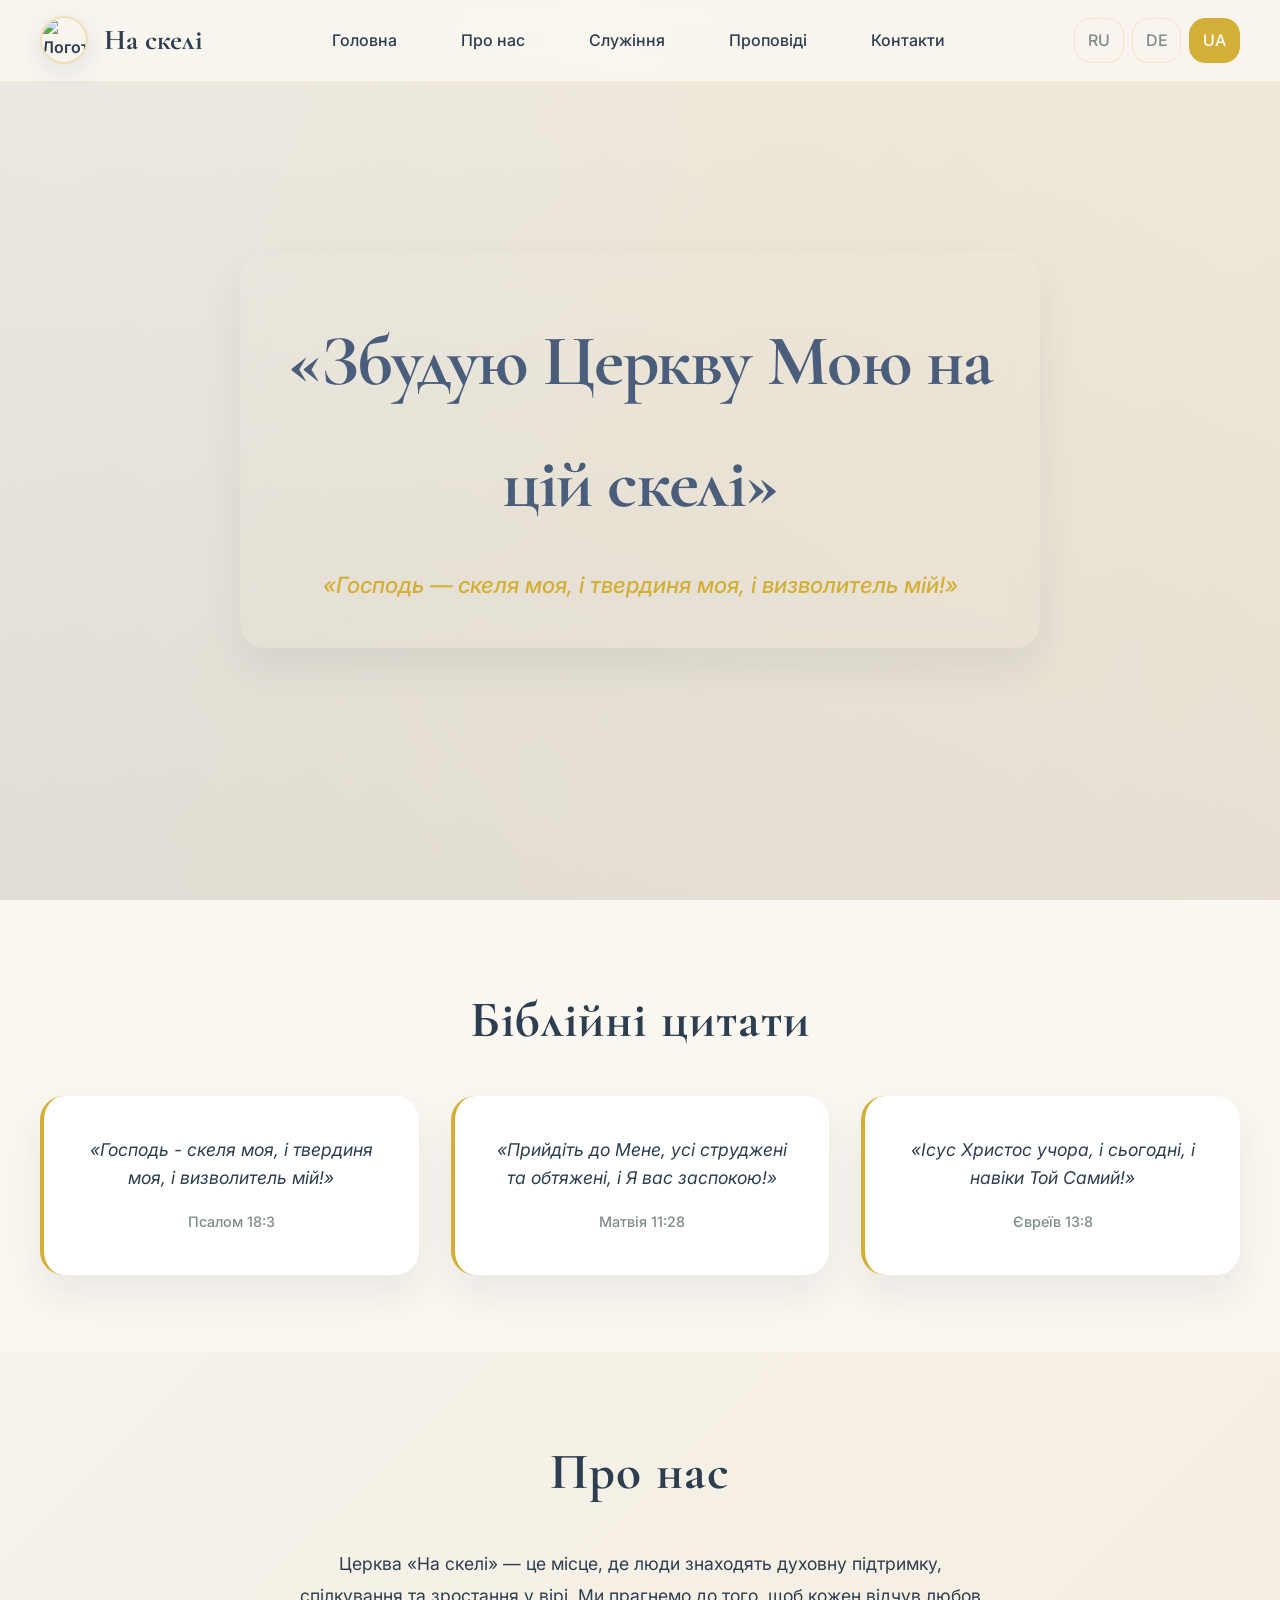
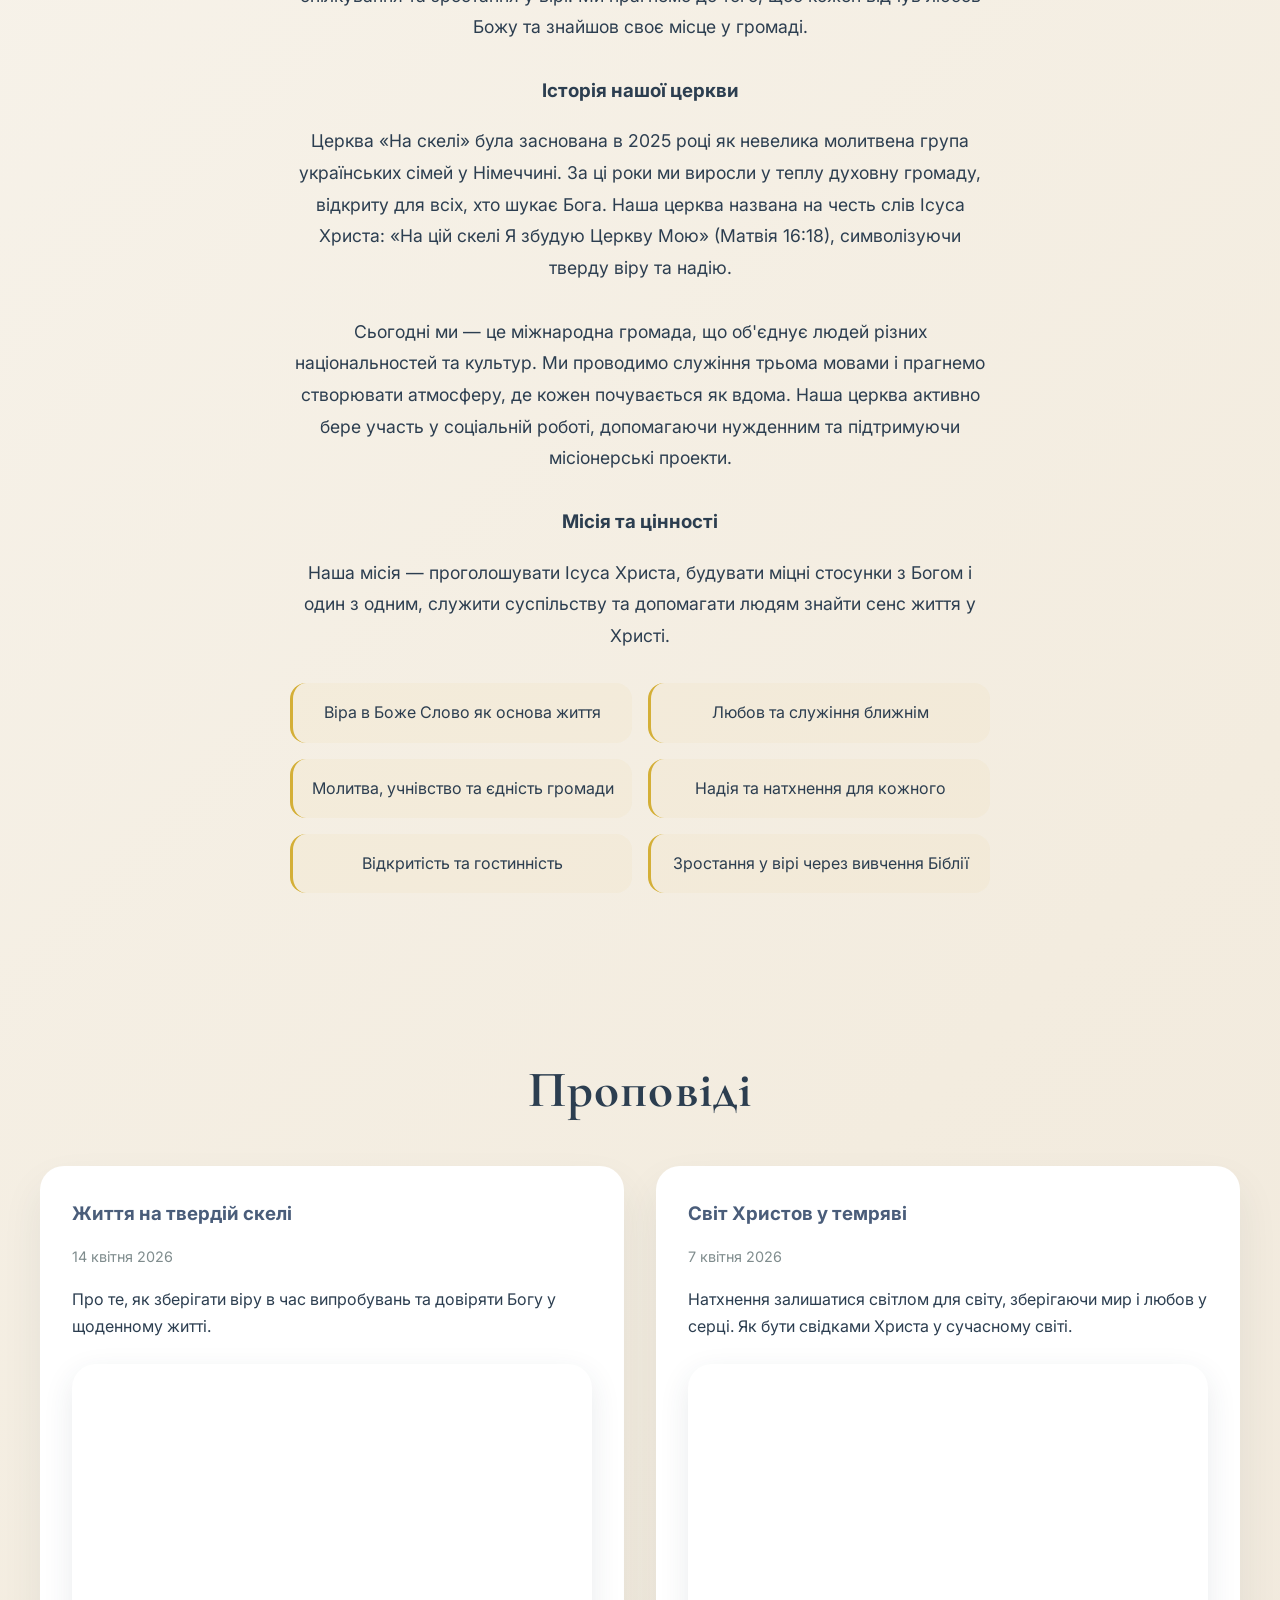
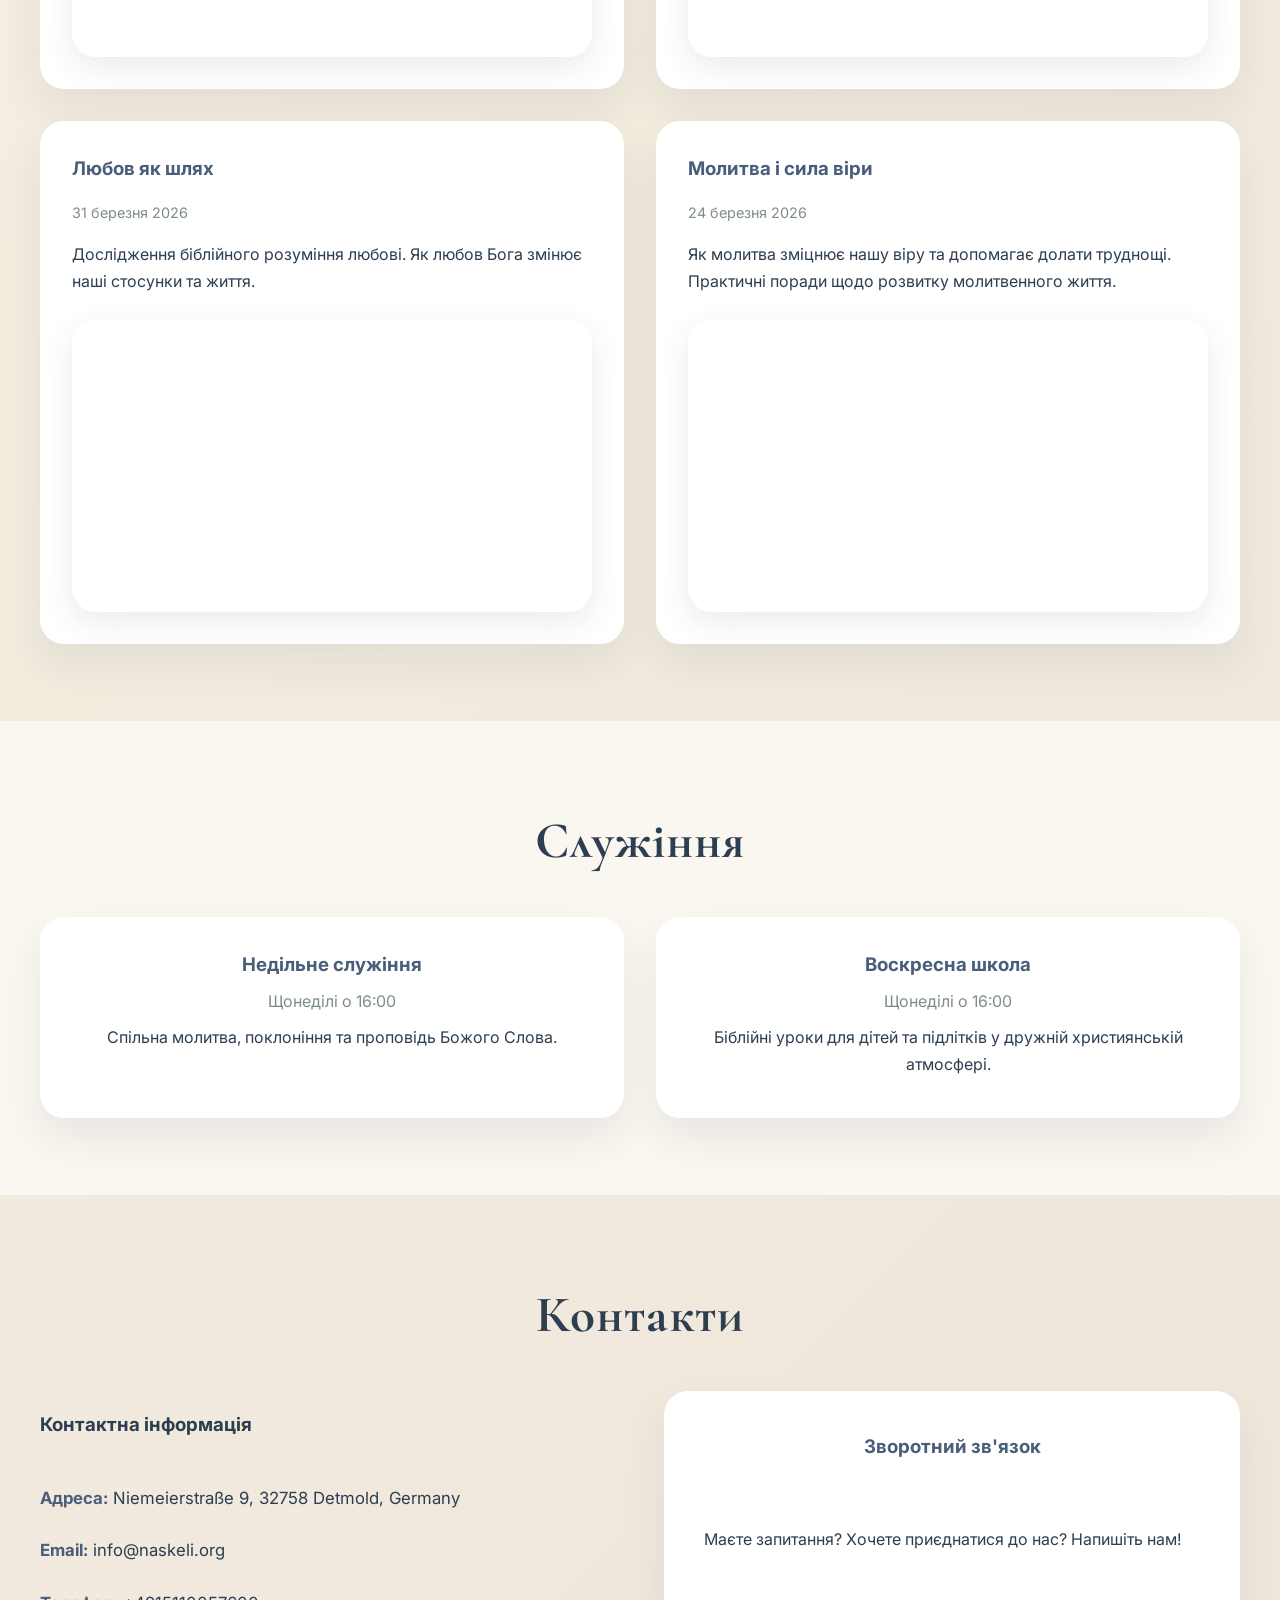
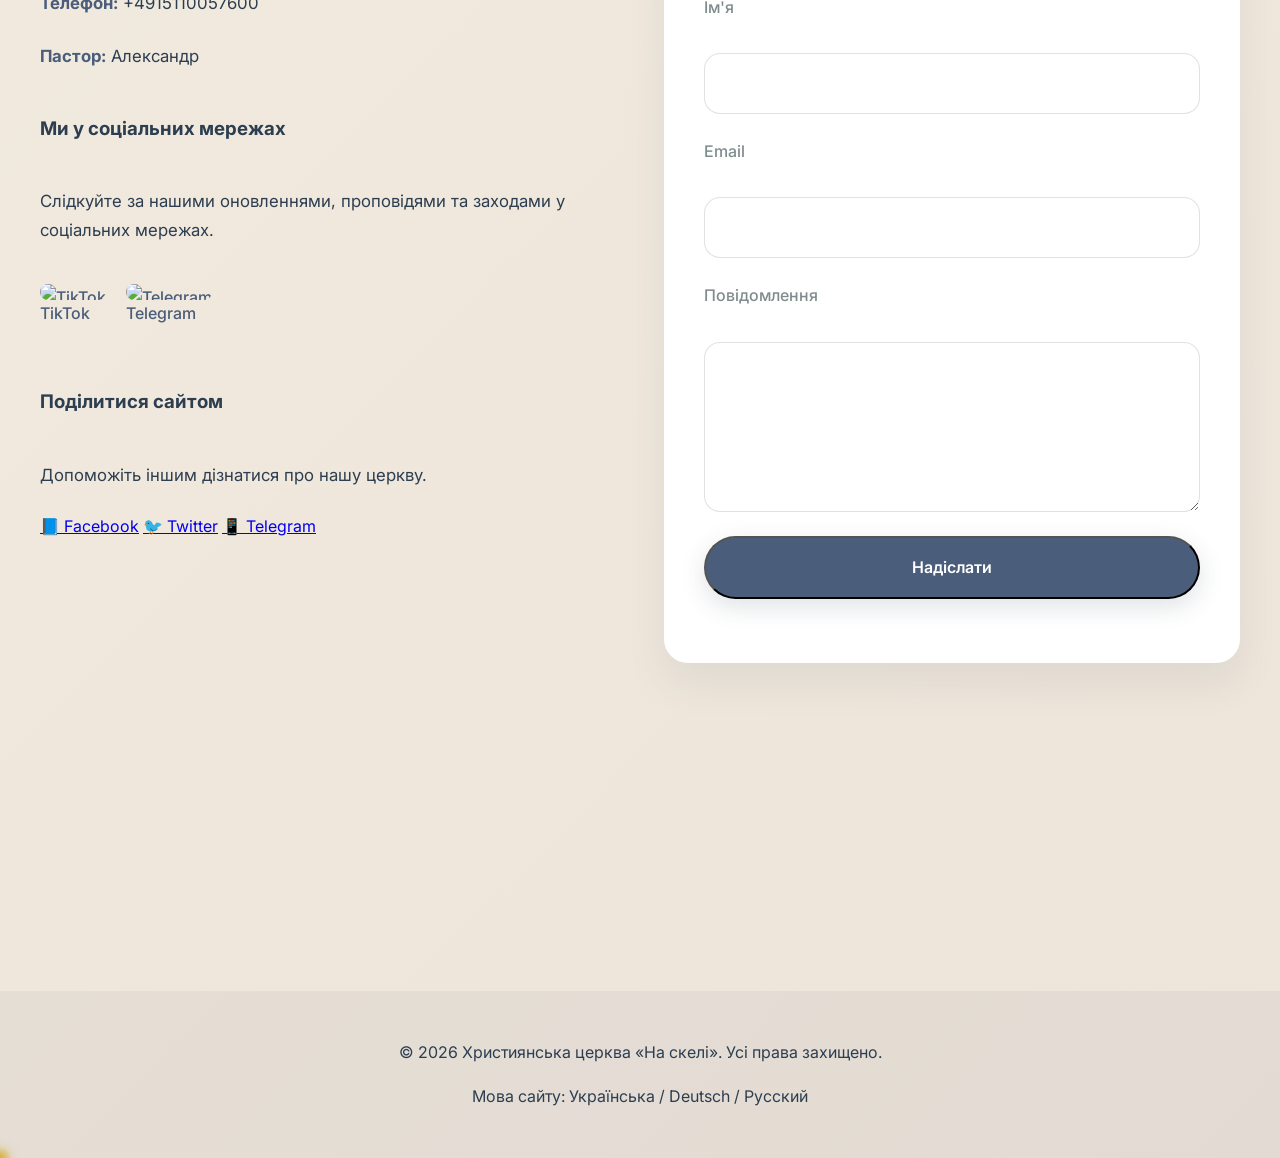
==== index.html @ 8b89bf0d "Add files via upload" ====
<!DOCTYPE html>
<html lang="uk">
  <head>
    <meta charset="UTF-8" />
    <meta name="viewport" content="width=device-width, initial-scale=1.0" />
    <meta
      name="description"
      content="Християнська церква На скелі - місце віри, надії та любові."
    />
    <title data-i18n="pageTitle">На скелі | Християнська церква</title>
    <link rel="preconnect" href="https://fonts.googleapis.com" />
    <link rel="preconnect" href="https://fonts.gstatic.com" crossorigin />
    <link
      href="https://fonts.googleapis.com/css2?family=Cormorant+Garamond:wght@500;700&family=Inter:wght@400;500;600;700&display=swap"
      rel="stylesheet"
    />
    <link rel="stylesheet" href="styles.css" />
  </head>
  <body>
    <header class="site-header" id="top">
      <div class="container nav-wrap">
        <a
          href="#top"
          class="logo"
          aria-label="На скелі - головна"
          data-i18n-aria-label="logoAria"
        >
          <img src="assets/church-logo.png" alt="Логотип На скелі" class="logo-image" />
          <span class="logo-text" data-i18n="logoText">На скелі</span>
        </a>
        <button type="button" class="menu-toggle" aria-expanded="false" aria-controls="main-nav" data-i18n="menu">
          Меню
        </button>
        <nav id="main-nav" class="main-nav">
          <a href="#home" data-i18n="navHome">Главная</a>
          <a href="#about" data-i18n="navAbout">О нас</a>
          <a href="#services" data-i18n="navServices">Служения</a>
          <a href="#sermons" data-i18n="navSermons">Проповеди</a>
          <a href="#contacts" data-i18n="navContacts">Контакты</a>
        </nav>
        <div class="lang-switch">
          <button type="button" class="lang-btn" data-lang="ru">RU</button>
          <button type="button" class="lang-btn" data-lang="de">DE</button>
          <button type="button" class="lang-btn active" data-lang="uk">UA</button>
        </div>
      </div>
    </header>

    <main>
      <section id="home" class="hero section">
        <div class="hero-overlay"></div>
        <div class="jesus-corner" aria-hidden="true">
          <img
            src="https://upload.wikimedia.org/wikipedia/commons/thumb/4/4f/Heinrich_Hofmann_-_Christ_in_Gethsemane.jpg/512px-Heinrich_Hofmann_-_Christ_in_Gethsemane.jpg"
            alt=""
          />
        </div>
        <div class="container hero-content">
          <h1 data-i18n="heroTitle">Церковь На Скеле</h1>
          <p class="hero-quote" data-i18n="heroQuote">«Господь — скала моя, и твердыня моя, и избавитель мой!»</p>
        </div>
      </section>

      <section class="section bible-section">
        <div class="container">
          <h2 class="section-title reveal" data-i18n="quotesTitle">Библейские цитаты</h2>
          <div class="quotes-grid">
            <article class="quote-card reveal">
              <p data-i18n="quote1">«Господь — скала моя, и твердыня моя, и избавитель мой!»</p>
              <span data-i18n="quote1Ref">Псалом 18:3</span>
            </article>
            <article class="quote-card reveal">
              <p data-i18n="quote2">«Придите ко Мне, все труждающиеся и обремененные, и Я успокою вас!»</p>
              <span data-i18n="quote2Ref">Матфея 11:28</span>
            </article>
            <article class="quote-card reveal">
              <p data-i18n="quote3">«Иисус Христос вчера и сегодня и во веки Тот же!»</p>
              <span data-i18n="quote3Ref">Евреям 13:8</span>
            </article>
          </div>
        </div>
      </section>

      <section id="about" class="section about-section">
        <div class="container">
          <h2 class="section-title reveal" data-i18n="aboutTitle">О нас</h2>
          <div class="about-content reveal">
            <p data-i18n="aboutDesc">
              Церковь «На Скеле» — это место, где люди находят духовную поддержку, общение и рост в вере. Мы стремимся к тому, чтобы каждый почувствовал любовь Божью и нашел свое место в общине.
            </p>
            <h3 data-i18n="aboutHistoryTitle">История нашей церкви</h3>
            <p data-i18n="aboutHistoryText">
              Церковь «На Скале» была основана в 2025 году как небольшая молитвенная группа украинских семей в Германии. За эти годы мы выросли в теплую духовную общину, открытую для всех, кто ищет Бога. Наша церковь названа в честь слов Иисуса Христа: «На этой скале Я создам Церковь Мою» (Матфея 16:18), символизируя твердую веру и надежду.
            </p>
            <p data-i18n="aboutCommunityText">
              Сегодня мы — это международная община, объединяющая людей разных национальностей и культур. Мы проводим служения на трех языках и стремимся создавать атмосферу, где каждый чувствует себя дома. Наша церковь активно участвует в социальной работе, помогая нуждающимся и поддерживая миссионерские проекты.
            </p>
            <h3 data-i18n="aboutMissionTitle">Миссия и ценности</h3>
            <p data-i18n="aboutMissionText">
              Наша миссия — провозглашать Иисуса Христа, строить крепкие отношения с Богом и друг с другом, служить обществу и помогать людям найти смысл жизни во Христе.
            </p>
            <ul class="values-list">
              <li data-i18n="value1">Вера в Божье Слово как основу жизни</li>
              <li data-i18n="value2">Любовь и служение ближним</li>
              <li data-i18n="value3">Молитва, общение и единство общины</li>
              <li data-i18n="value4">Надежда и вдохновение для каждого</li>
              <li data-i18n="value5">Открытость и гостеприимство</li>
              <li data-i18n="value6">Рост в вере через изучение Библии</li>
            </ul>
          </div>
        </div>
      </section>

      <section id="sermons" class="section sermons-section">
        <div class="container">
          <h2 class="section-title reveal" data-i18n="sermonsTitle">Проповеди</h2>
          <div class="sermons-grid">
            <article class="sermon-card reveal">
              <h3 data-i18n="sermon1Title">Жизнь на твердой скале</h3>
              <p class="meta" data-i18n="sermon1Meta">14 апреля 2026</p>
              <p data-i18n="sermon1Desc">О том, как сохранять веру в испытаниях и доверять Богу в повседневной жизни. Учимся строить жизнь на непоколебимом фундаменте.</p>
              <div class="video-wrap">
                <iframe
                  src="https://www.youtube.com/embed/8M6NfMSE8xQ"
                  title="Проповедь: Жизнь на твердой скале"
                  data-i18n-title="sermon1VideoTitle"
                  loading="lazy"
                  allowfullscreen
                ></iframe>
              </div>
            </article>
            <article class="sermon-card reveal">
              <h3 data-i18n="sermon2Title">Свет Христов во тьме</h3>
              <p class="meta" data-i18n="sermon2Meta">7 апреля 2026</p>
              <p data-i18n="sermon2Desc">Вдохновение оставаться светом для мира, сохраняя мир и любовь в сердце. Как быть свидетелями Христа в современном мире.</p>
              <div class="video-wrap">
                <iframe
                  src="https://www.youtube.com/embed/N5xL5P6oN7I"
                  title="Проповедь: Свет Христов во тьме"
                  data-i18n-title="sermon2VideoTitle"
                  loading="lazy"
                  allowfullscreen
                ></iframe>
              </div>
            </article>
            <article class="sermon-card reveal">
              <h3 data-i18n="sermon3Title">Любовь как путь</h3>
              <p class="meta" data-i18n="sermon3Meta">31 марта 2026</p>
              <p data-i18n="sermon3Desc">Исследование библейского понимания любви. Как любовь Бога меняет наши отношения и жизнь.</p>
              <div class="video-wrap">
                <iframe
                  src="https://www.youtube.com/embed/dQw4w9WgXcQ"
                  title="Проповедь: Любовь как путь"
                  data-i18n-title="sermon3VideoTitle"
                  loading="lazy"
                  allowfullscreen
                ></iframe>
              </div>
            </article>
            <article class="sermon-card reveal">
              <h3 data-i18n="sermon4Title">Молитва и сила веры</h3>
              <p class="meta" data-i18n="sermon4Meta">24 марта 2026</p>
              <p data-i18n="sermon4Desc">Как молитва укрепляет нашу веру и помогает преодолевать трудности. Практические советы по развитию молитвенной жизни.</p>
              <div class="video-wrap">
                <iframe
                  src="https://www.youtube.com/embed/jNQXAC9IVRw"
                  title="Проповедь: Молитва и сила веры"
                  data-i18n-title="sermon4VideoTitle"
                  loading="lazy"
                  allowfullscreen
                ></iframe>
              </div>
            </article>
          </div>
        </div>
      </section>

      <section id="services" class="section services-section">
        <div class="container">
          <h2 class="section-title reveal" data-i18n="servicesTitle">Служения</h2>
          <div class="services-grid">
            <article class="service-card reveal">
              <h3 data-i18n="service1Title">Воскресное богослужение</h3>
              <p data-i18n="service1Time">Каждое воскресенье в 16:00</p>
              <p data-i18n="service1Desc">Общая молитва, поклонение и проповедь Божьего Слова. Присоединяйтесь к нам для вдохновляющего служения с живой музыкой и общением.</p>
            </article>
            <article class="service-card reveal">
              <h3 data-i18n="service2Title">Воскресная школа</h3>
              <p data-i18n="service2Time">Каждое воскресенье в 16:00</p>
              <p data-i18n="service2Desc">Библейские уроки для детей и подростков в дружелюбной христианской атмосфере. Развиваем веру через игры, песни и изучение Писания.</p>
            </article>
          </div>
        </div>
      </section>



      <section id="contacts" class="section contacts-section">
        <div class="container">
          <h2 class="section-title reveal" data-i18n="contactsTitle">Контакти</h2>
          <div class="contacts-grid">
            <div class="contact-info reveal">
              <h3 data-i18n="contactInfoTitle">Контактная информация</h3>
              <p><strong data-i18n="addressLabel">Адрес:</strong> Niemeierstraße 9, 32758 Detmold, Germany</p>
              <p><strong data-i18n="emailLabel">Email:</strong> info@naskeli.org</p>
              <p><strong data-i18n="phoneLabel">Телефон:</strong> +4915110057600</p>
              <p><strong data-i18n="pastorLabel">Пастор:</strong> Александр</p>

              <h3 data-i18n="socialTitle">Мы в социальных сетях</h3>
              <p data-i18n="socialDesc">Следите за нашими обновлениями, проповедями и мероприятиями в социальных сетях.</p>
              <div class="social-links">
                <a href="https://www.tiktok.com/@alexander_karbunar" aria-label="TikTok"><img src="https://sf-static.tiktokcdn.com/obj/eden-sg/uhtyvueh7nulogpoguhm/tiktok-icon2.png" alt="TikTok" style="height: 1em; vertical-align: middle; margin-right: 4px;"> TikTok</a>
                <a href="https://t.me/karbunar" aria-label="Telegram"><img src="https://store-images.s-microsoft.com/image/apps.55245.13537716651231321.3067a421-6c2f-48a9-b77c-1e38e19146e6.10e2aa49-52ca-4e79-9a61-b6422978afb9" alt="Telegram" style="height: 1em; vertical-align: middle; margin-right: 4px;"> Telegram</a>
              </div>

              <h3 data-i18n="shareTitle">Поделиться сайтом</h3>
              <p data-i18n="shareDesc">Помогите другим узнать о нашей церкви.</p>
              <div class="share-links">
                <a href="#" onclick="shareOnFacebook()" aria-label="Поделиться в Facebook">📘 Facebook</a>
                <a href="#" onclick="shareOnTwitter()" aria-label="Поделиться в Twitter">🐦 Twitter</a>
                <a href="#" onclick="shareOnTelegram()" aria-label="Поделиться в Telegram">📱 Telegram</a>
              </div>

              <div class="map-wrap">
                <iframe
                  src="https://www.google.com/maps?q=Niemeierstra%C3%9Fe+9,+32758+Detmold&output=embed"
                  title="Карта розташування церкви"
                  data-i18n-title="mapTitle"
                  loading="lazy"
                ></iframe>
              </div>
            </div>

            <form class="contact-form reveal" id="contactForm">
              <h3 data-i18n="contactFormTitle">Зворотний зв'язок</h3>
              <p data-i18n="contactFormDesc">Есть вопросы? Хотите присоединиться к нам? Напишите нам!</p>
              <label for="name" data-i18n="nameLabel">Ім'я</label>
              <input id="name" name="name" type="text" required />
              <label for="email" data-i18n="emailInputLabel">Email</label>
              <input id="email" name="email" type="email" required />
              <label for="message" data-i18n="messageLabel">Повідомлення</label>
              <textarea id="message" name="message" rows="5" required></textarea>
              <button type="submit" class="btn btn-primary" data-i18n="sendBtn">Надіслати</button>
              <p class="form-note" id="contactNote" aria-live="polite"></p>
            </form>
          </div>
        </div>
      </section>
    </main>

    <footer class="site-footer">
      <div class="container footer-wrap">
        <p data-i18n="footerCopy">© 2026 Християнська церква «На скелі». Усі права захищено.</p>
        <p class="locale-note" data-i18n="footerLocale">Мова сайту: Українська / Deutsch / Русский</p>
      </div>
    </footer>

    <script src="script.js"></script>
    <div id="cursor"></div>
  </body>
</html>
---- styles.css ----
:root {
  --bg: #f9f6f0;
  --surface: #ffffff;
  --surface-soft: #faf6f0;
  --beige: #f3ecdf;
  --gold: #d4af37;
  --accent: #4a5d7a;
  --text: #2c3e50;
  --muted: #7f8c8d;
  --shadow: 0 20px 40px rgba(44, 62, 80, 0.08);
  --radius: 24px;
  --radius-sm: 16px;
}

*,
*::before,
*::after {
  box-sizing: border-box;
}

html {
  scroll-behavior: smooth;
}

body {
  margin: 0;
  min-height: 100vh;
  font-family: "Inter", sans-serif;
  color: var(--text);
  background: linear-gradient(135deg, #f9f6f0 0%, #f3ecdf 50%, #ede4da 100%);
  line-height: 1.7;
  cursor: none;
}

img,
iframe {
  max-width: 100%;
  display: block;
  border-radius: var(--radius);
}

button,
input,
select,
textarea {
  font: inherit;
}

.container {
  width: min(1200px, 94%);
  margin: 0 auto;
}

.section {
  padding: clamp(4rem, 6vw, 7rem) 0;
}

.section-title {
  margin: 0 0 2rem;
  font-size: clamp(2.2rem, 4.5vw, 3.2rem);
  font-family: "Cormorant Garamond", serif;
  text-align: center;
  letter-spacing: 0.02em;
}

.site-header {
  position: fixed;
  top: 0;
  left: 0;
  right: 0;
  z-index: 1000;
  background: rgba(249, 246, 240, 0.95);
  backdrop-filter: blur(16px);
  border-bottom: 1px solid rgba(212, 175, 55, 0.15);
  padding: 1rem 0;
}

.nav-wrap {
  display: flex;
  align-items: center;
  justify-content: space-between;
  gap: 2rem;
}

.logo {
  display: flex;
  align-items: center;
  gap: 1rem;
  text-decoration: none;
  color: var(--text);
  font-weight: 600;
}

.logo img {
  width: 48px;
  height: 48px;
  border-radius: 50%;
  border: 2px solid rgba(212, 175, 55, 0.3);
  box-shadow: 0 8px 24px rgba(44, 62, 80, 0.1);
}

.logo-text {
  font-family: "Cormorant Garamond", serif;
  font-size: 1.8rem;
  font-weight: 700;
}

.main-nav {
  display: flex;
  align-items: center;
  gap: 2rem;
}

.main-nav a {
  color: var(--text);
  text-decoration: none;
  font-weight: 500;
  padding: 0.6rem 1rem;
  border-radius: var(--radius-sm);
  transition: all 0.3s ease;
  position: relative;
}

.main-nav a:hover,
.main-nav a:focus-visible {
  background: rgba(212, 175, 55, 0.1);
  color: var(--accent);
  transform: translateY(-2px);
}

.lang-switch {
  display: flex;
  gap: 0.5rem;
}

.lang-btn {
  padding: 0.5rem 0.8rem;
  border: 1px solid rgba(212, 175, 55, 0.2);
  background: transparent;
  color: var(--muted);
  border-radius: var(--radius-sm);
  cursor: pointer;
  transition: all 0.3s ease;
  font-weight: 500;
}

.lang-btn.active,
.lang-btn:hover {
  background: var(--gold);
  color: white;
  border-color: var(--gold);
}

.menu-toggle {
  display: none;
  border: 1px solid var(--gold);
  color: var(--text);
  background: var(--surface);
  padding: 0.8rem 1.2rem;
  border-radius: var(--radius-sm);
  cursor: pointer;
  font-weight: 500;
}

.hero {
  position: relative;
  min-height: 100vh;
  display: flex;
  align-items: center;
  background: linear-gradient(135deg, rgba(249, 246, 240, 0.9) 0%, rgba(243, 236, 223, 0.8) 50%, rgba(237, 228, 218, 0.7) 100%),
    url("https://images.unsplash.com/photo-1506905925346-21bda4d32df4?auto=format&fit=crop&w=2000&q=80") center/cover no-repeat;
  background-attachment: fixed;
}

.hero::before {
  content: '';
  position: absolute;
  top: 0;
  left: 0;
  right: 0;
  bottom: 0;
  background: linear-gradient(45deg, rgba(44, 62, 80, 0.1) 0%, rgba(212, 175, 55, 0.05) 100%);
}

.hero-content {
  position: relative;
  z-index: 1;
  max-width: 800px;
  text-align: center;
  padding: 3rem 2rem;
  background: transparent;
  border-radius: var(--radius);
  box-shadow: var(--shadow);
  backdrop-filter: blur(10px);
}

.hero-content h1 {
  margin: 0 0 1.5rem;
  font-size: clamp(3rem, 6vw, 4.5rem);
  font-family: "Cormorant Garamond", serif;
  letter-spacing: -0.02em;
  color: var(--accent);
}

.hero-quote {
  font-size: 1.4rem;
  font-style: italic;
  color: var(--gold);
  margin: 0;
  font-weight: 500;
  line-height: 1.4;
}

.hero-actions {
  display: flex;
  justify-content: center;
  gap: 1rem;
}

.btn {
  display: inline-flex;
  align-items: center;
  justify-content: center;
  padding: 1rem 2rem;
  border-radius: 50px;
  font-weight: 600;
  text-decoration: none;
  cursor: pointer;
  transition: all 0.3s ease;
  box-shadow: 0 8px 25px rgba(44, 62, 80, 0.15);
}

.btn:hover {
  transform: translateY(-3px);
  box-shadow: 0 12px 35px rgba(44, 62, 80, 0.2);
}

.btn-primary {
  background: var(--accent);
  color: white;
}

.btn-secondary {
  background: rgba(212, 175, 55, 0.1);
  color: var(--text);
  border: 1px solid rgba(212, 175, 55, 0.3);
}

.bible-section {
  background: var(--surface-soft);
}

.quotes-grid {
  display: grid;
  grid-template-columns: repeat(auto-fit, minmax(280px, 1fr));
  gap: 2rem;
}

.quote-card {
  padding: 2.5rem;
  background: white;
  border-radius: var(--radius);
  box-shadow: var(--shadow);
  text-align: center;
  border-left: 4px solid var(--gold);
}

.quote-card p {
  margin: 0 0 1rem;
  font-size: 1.1rem;
  line-height: 1.6;
  font-style: italic;
}

.quote-card span {
  color: var(--muted);
  font-size: 0.9rem;
  font-weight: 500;
}

.about-content {
  max-width: 700px;
  margin: 0 auto;
  text-align: center;
}

.about-content p {
  margin: 0 0 2rem;
  font-size: 1.1rem;
  line-height: 1.8;
}

.values-list {
  list-style: none;
  padding: 0;
  margin: 2rem 0 0;
  display: grid;
  grid-template-columns: repeat(auto-fit, minmax(250px, 1fr));
  gap: 1rem;
}

.values-list li {
  padding: 1rem;
  background: rgba(212, 175, 55, 0.05);
  border-radius: var(--radius-sm);
  border-left: 3px solid var(--gold);
}

.services-section {
  background: var(--surface-soft);
}

.services-grid {
  display: grid;
  grid-template-columns: repeat(auto-fit, minmax(300px, 1fr));
  gap: 2rem;
}

.service-card {
  padding: 2rem;
  background: white;
  border-radius: var(--radius);
  box-shadow: var(--shadow);
  text-align: center;
}

.service-card h3 {
  margin: 0 0 0.5rem;
  color: var(--accent);
}

.service-card p {
  margin: 0.5rem 0;
  color: var(--muted);
}

.service-card p:last-child {
  color: var(--text);
}

.sermons-grid {
  display: grid;
  grid-template-columns: repeat(auto-fit, minmax(400px, 1fr));
  gap: 2rem;
}

.sermon-card {
  padding: 2rem;
  background: white;
  border-radius: var(--radius);
  box-shadow: var(--shadow);
}

.sermon-card h3 {
  margin: 0 0 0.5rem;
  color: var(--accent);
}

.sermon-card .meta {
  color: var(--muted);
  font-size: 0.9rem;
  margin-bottom: 1rem;
}

.sermon-card p {
  margin: 1rem 0;
  line-height: 1.7;
}

.video-wrap {
  margin-top: 1.5rem;
  border-radius: var(--radius);
  overflow: hidden;
  box-shadow: 0 10px 30px rgba(44, 62, 80, 0.1);
}

.video-wrap iframe {
  width: 100%;
  aspect-ratio: 16 / 9;
  border: 0;
}

.contacts-grid {
  display: grid;
  grid-template-columns: 1fr 1fr;
  gap: 3rem;
  align-items: start;
}

.contact-info {
  display: flex;
  flex-direction: column;
  gap: 1.5rem;
}

.contact-info p {
  margin: 0;
  font-size: 1.05rem;
}

.contact-info strong {
  color: var(--accent);
}

.map-wrap iframe {
  min-height: 350px;
  width: 100%;
  border: 0;
  border-radius: var(--radius);
}

.contact-form {
  display: grid;
  gap: 1.5rem;
  background: white;
  padding: 2.5rem;
  border-radius: var(--radius);
  box-shadow: var(--shadow);
}

.contact-form h3 {
  margin: 0 0 1.5rem;
  text-align: center;
  color: var(--accent);
}

label {
  display: block;
  margin-bottom: 0.5rem;
  color: var(--muted);
  font-weight: 500;
}

input,
textarea,
select {
  width: 100%;
  padding: 1rem;
  border: 1px solid rgba(44, 62, 80, 0.15);
  border-radius: var(--radius-sm);
  background: white;
  color: var(--text);
  transition: border-color 0.3s ease, box-shadow 0.3s ease;
}

input:focus,
textarea:focus,
select:focus {
  outline: none;
  border-color: var(--gold);
  box-shadow: 0 0 0 3px rgba(212, 175, 55, 0.1);
}

textarea {
  min-height: 120px;
  resize: vertical;
}

.form-note {
  margin: 0;
  color: var(--accent);
  font-size: 0.95rem;
  text-align: center;
}

.site-footer {
  padding: 2rem 0;
  background: rgba(44, 62, 80, 0.05);
  text-align: center;
}

.social-links {
  display: flex;
  gap: 1rem;
  margin: 1rem 0;
}

.social-links a {
  color: var(--accent);
  text-decoration: none;
  font-weight: 500;
  transition: color 0.3s ease;
}

.social-links a:hover {
  color: var(--gold);
}

.reveal {
  opacity: 1;
  transform: translateY(0);
  transition: opacity 0.8s ease, transform 0.8s ease;
}

.reveal.in-view {
  opacity: 1;
  transform: translateY(0);
}

@keyframes fadeInUp {
  from {
    opacity: 0;
    transform: translateY(30px);
  }
  to {
    opacity: 1;
    transform: translateY(0);
  }
}

@media (max-width: 1024px) {
  .quotes-grid,
  .services-grid,
  .sermons-grid {
    grid-template-columns: 1fr;
  }

  .contacts-grid {
    grid-template-columns: 1fr;
    gap: 2rem;
  }
}

@media (max-width: 768px) {
  .nav-wrap {
    flex-wrap: wrap;
    justify-content: space-between;
  }

  .main-nav {
    position: absolute;
    top: 100%;
    right: 0;
    left: 0;
    background: rgba(249, 246, 240, 0.98);
    flex-direction: column;
    gap: 0;
    padding: 1rem;
    border-bottom-left-radius: var(--radius);
    border-bottom-right-radius: var(--radius);
    transform: scaleY(0);
    transform-origin: top;
    transition: transform 0.3s ease;
    box-shadow: 0 20px 40px rgba(44, 62, 80, 0.08);
  }

  .main-nav.active {
    transform: scaleY(1);
  }

  .main-nav a {
    display: block;
    padding: 1rem;
    text-align: center;
  }

  .lang-switch {
    width: 100%;
    justify-content: center;
    margin-top: 1rem;
  }

  .menu-toggle {
    display: block;
  }

  .hero {
    min-height: 90vh;
    background-attachment: scroll;
  }

  .hero-content {
    padding: 3rem 1.5rem;
  }

  .hero-content h1 {
    font-size: clamp(2.5rem, 8vw, 3.5rem);
  }

  .values-list {
    grid-template-columns: 1fr;
  }

  .contact-form {
    padding: 2rem;
  }
}

/* Custom Cursor */
#cursor {
  position: fixed;
  width: 20px;
  height: 20px;
  border-radius: 50%;
  background: radial-gradient(circle, var(--gold) 0%, rgba(212, 175, 55, 0.3) 70%);
  pointer-events: none;
  z-index: 9999;
  transform: translate(-50%, -50%);
  transition: width 0.2s ease, height 0.2s ease;
  box-shadow: 0 0 10px rgba(212, 175, 55, 0.5);
}

#cursor:hover {
  width: 30px;
  height: 30px;
}

@media (max-width: 480px) {
  .section {
    padding: 3rem 0;
  }

  .hero-content {
    padding: 2rem 1rem;
  }

  .quote-card,
  .service-card,
  .sermon-card {
    padding: 1.5rem;
  }

  .btn {
    padding: 0.9rem 1.5rem;
    font-size: 0.95rem;
  }
}
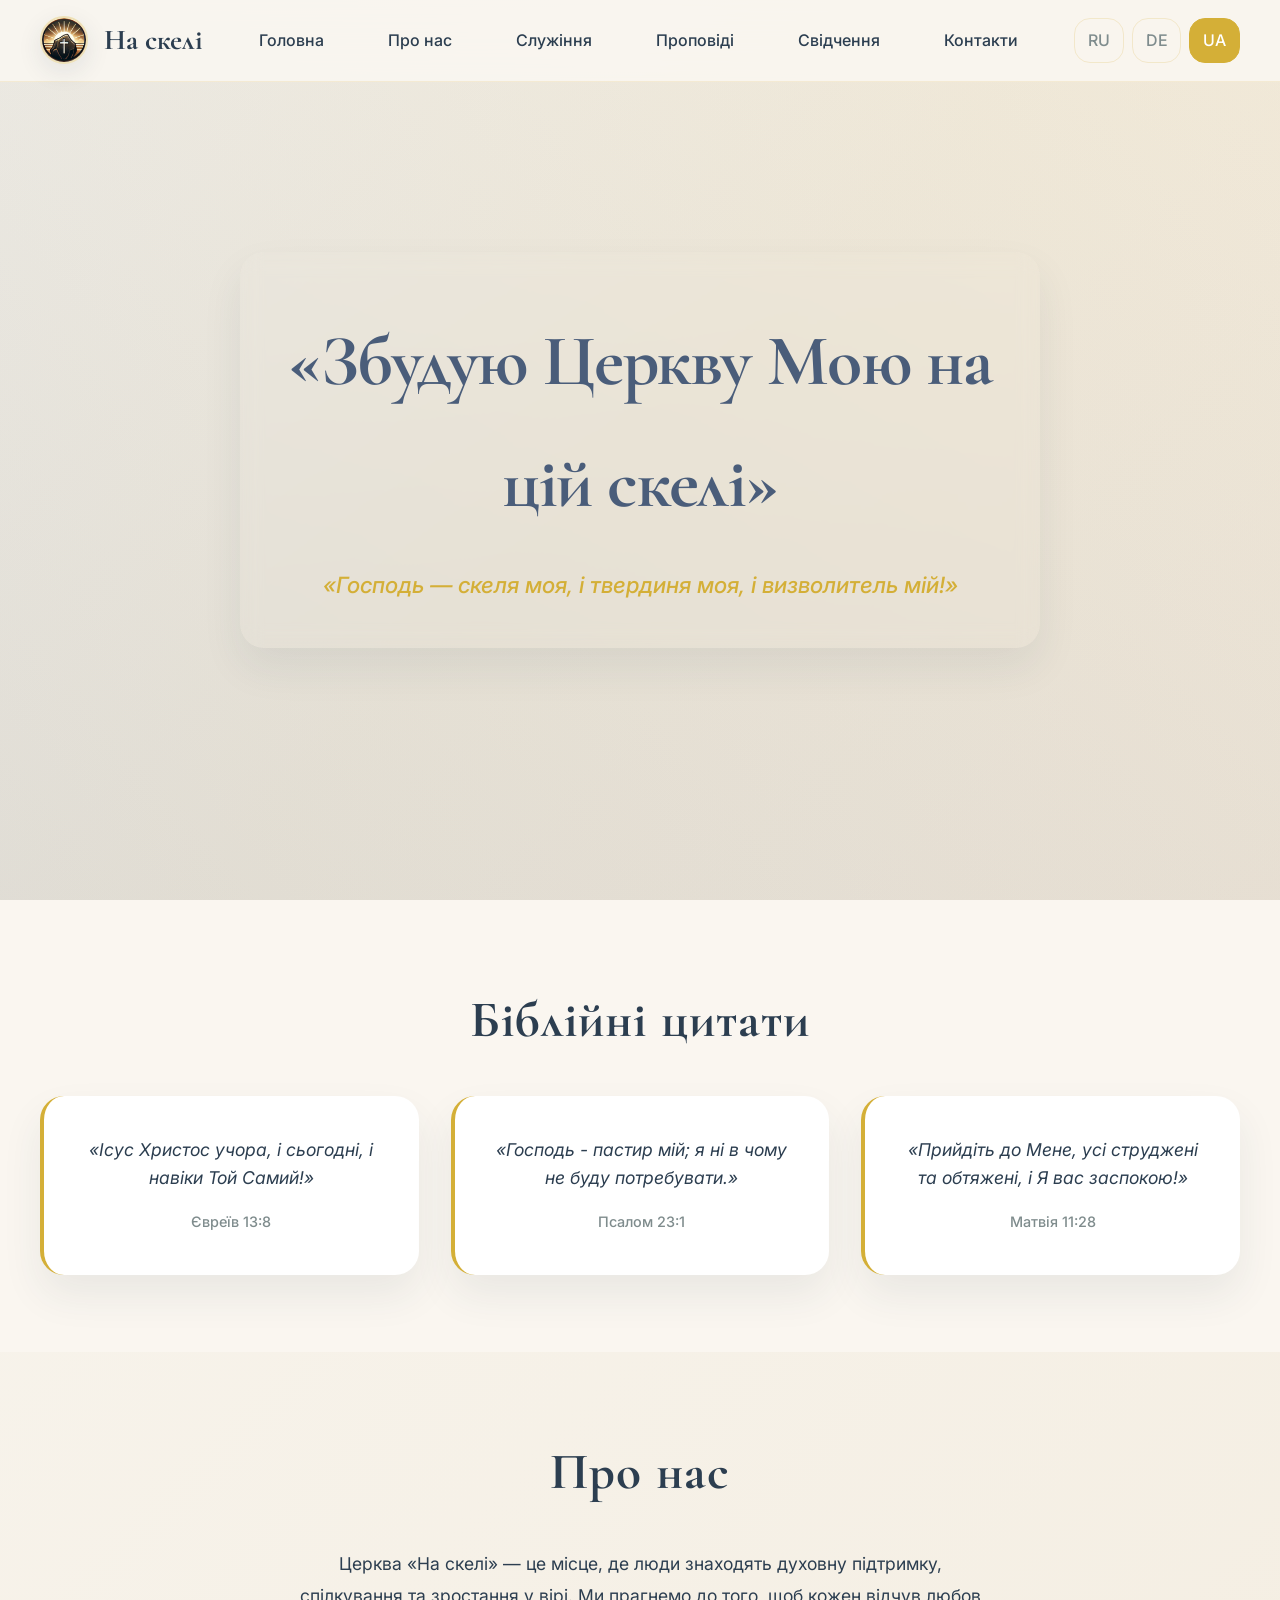
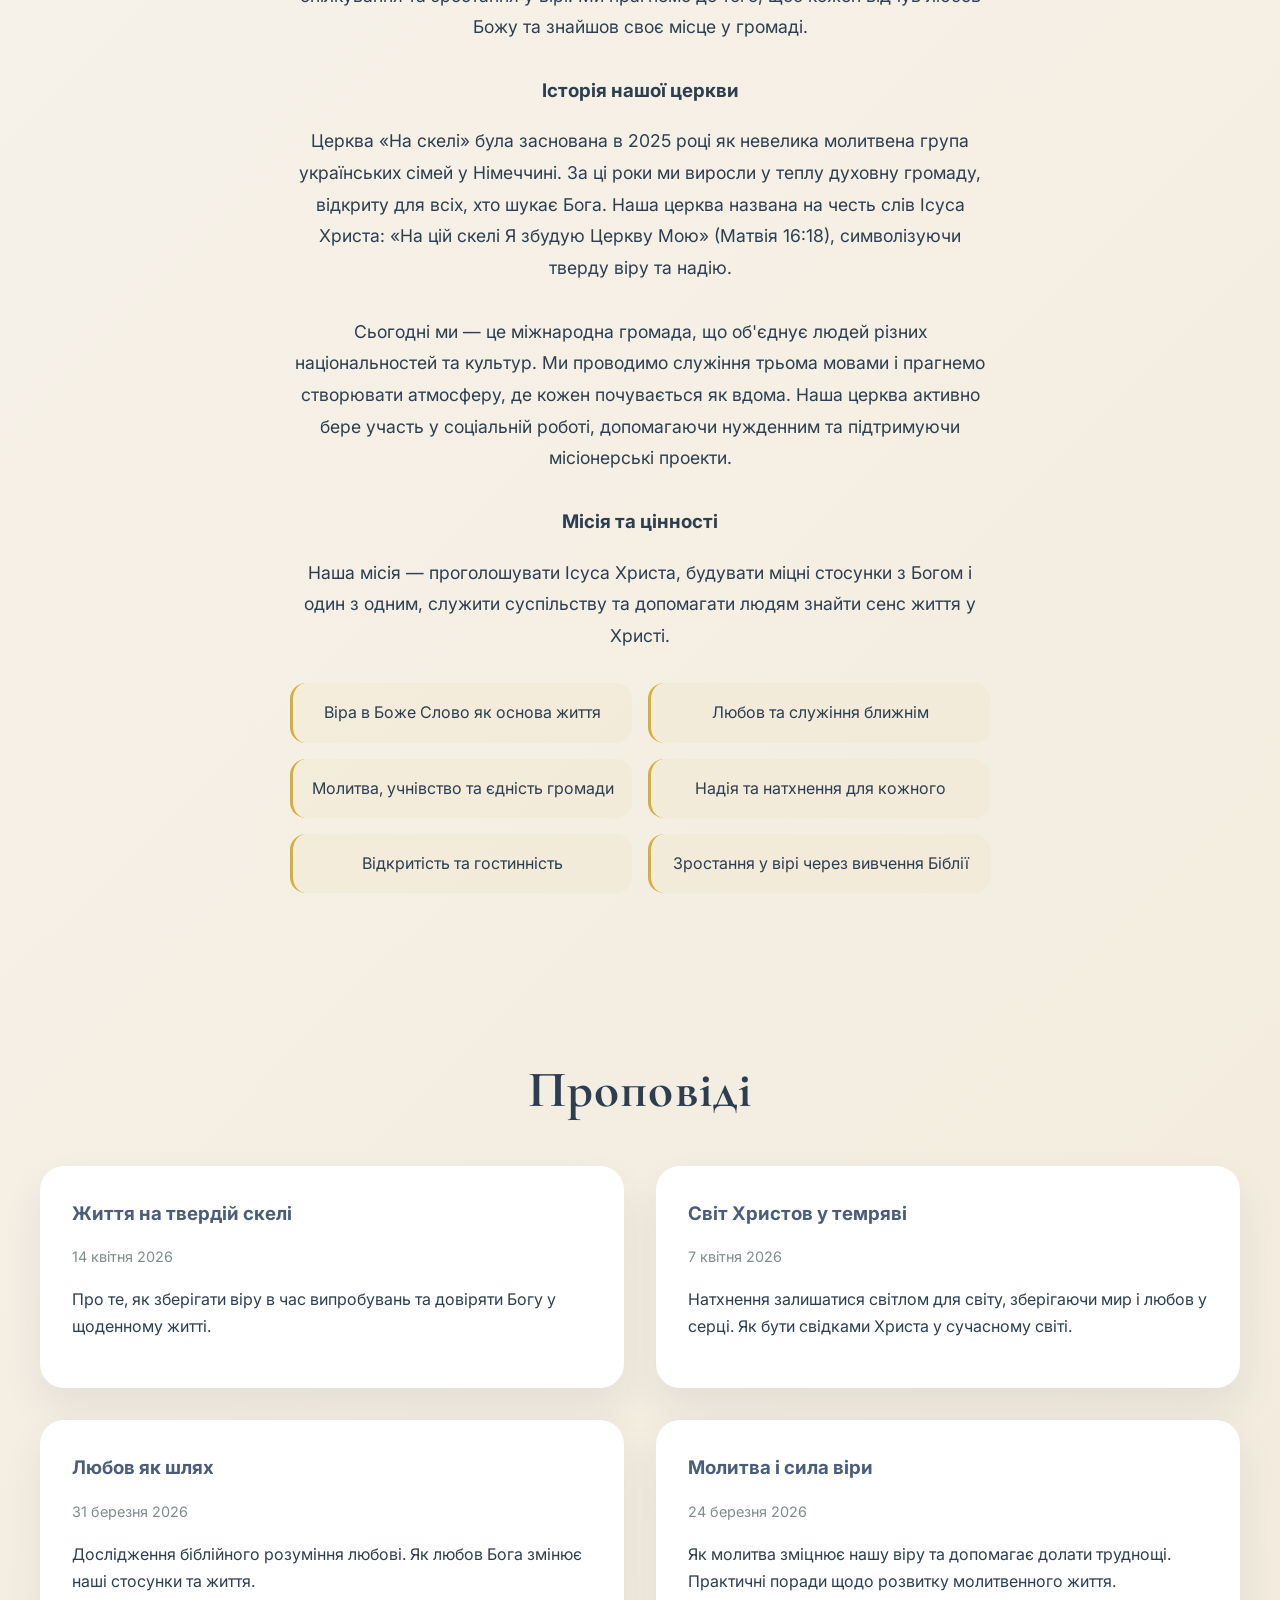
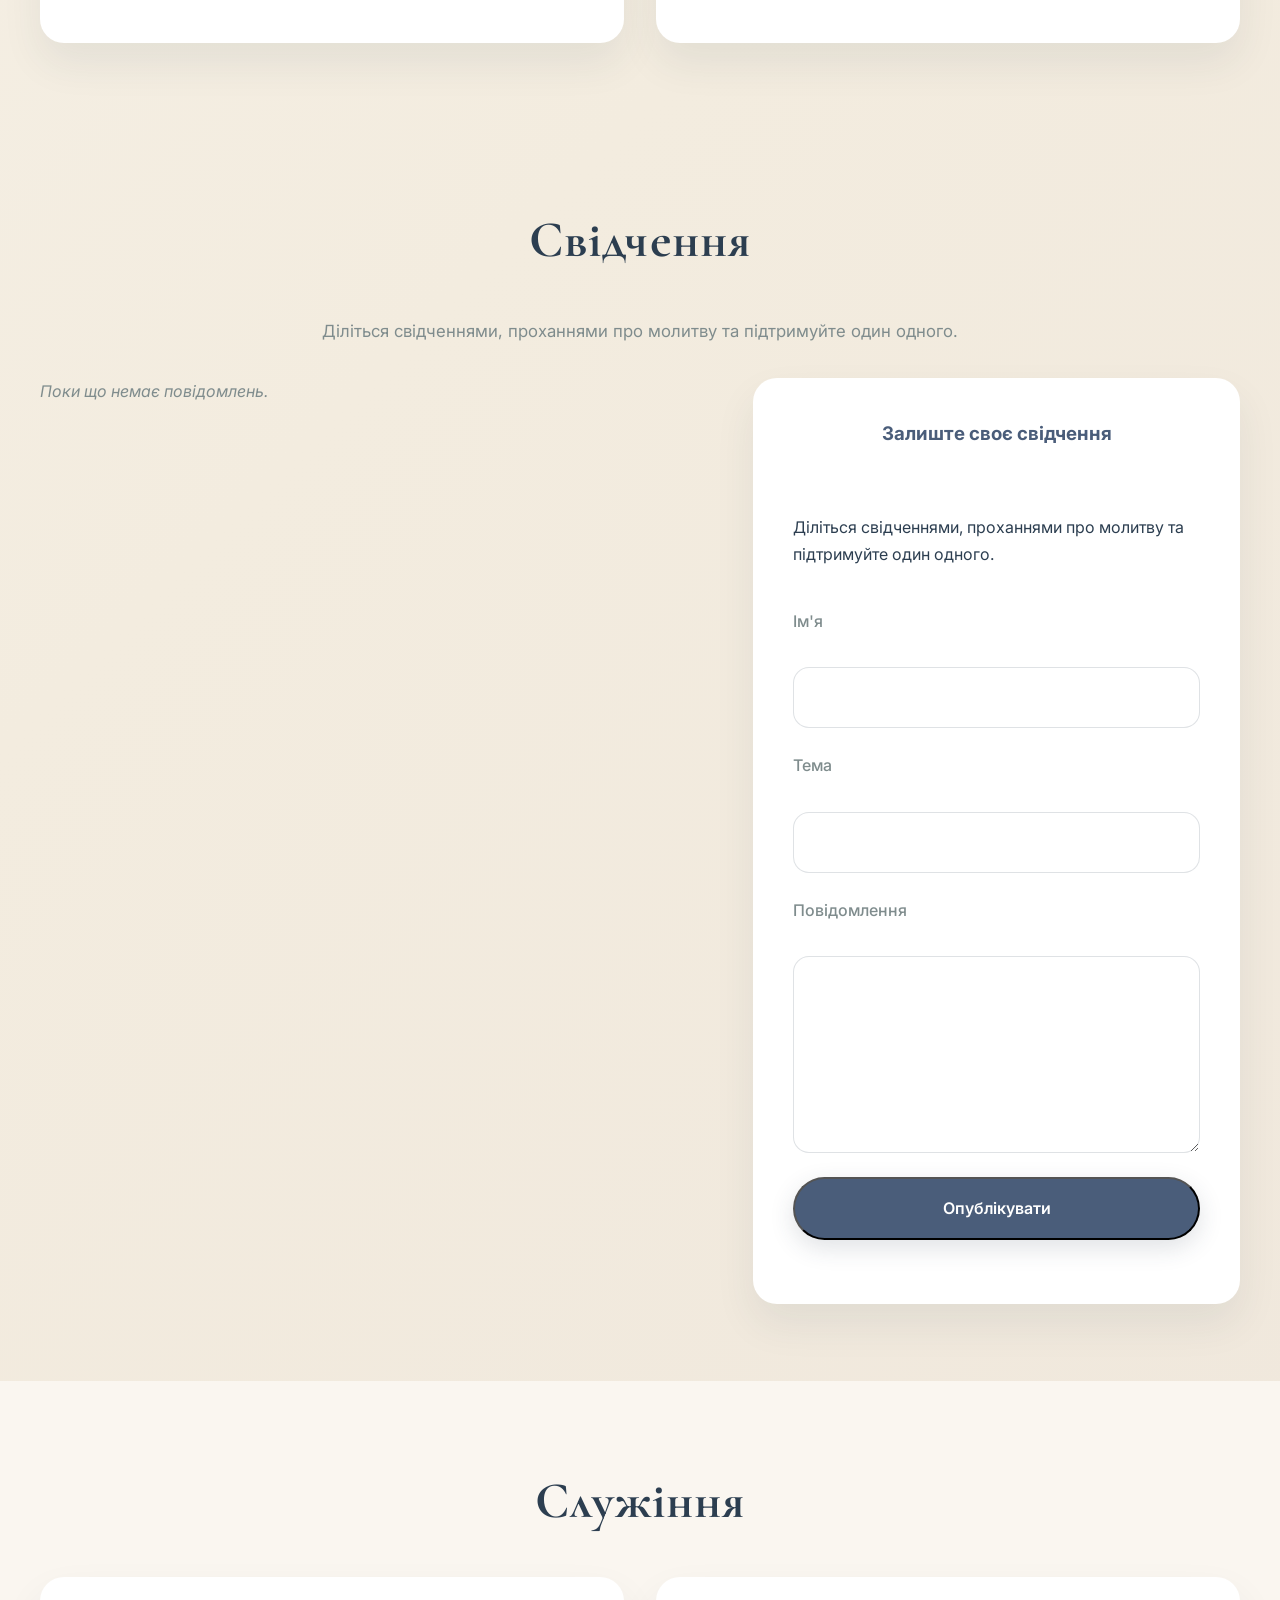
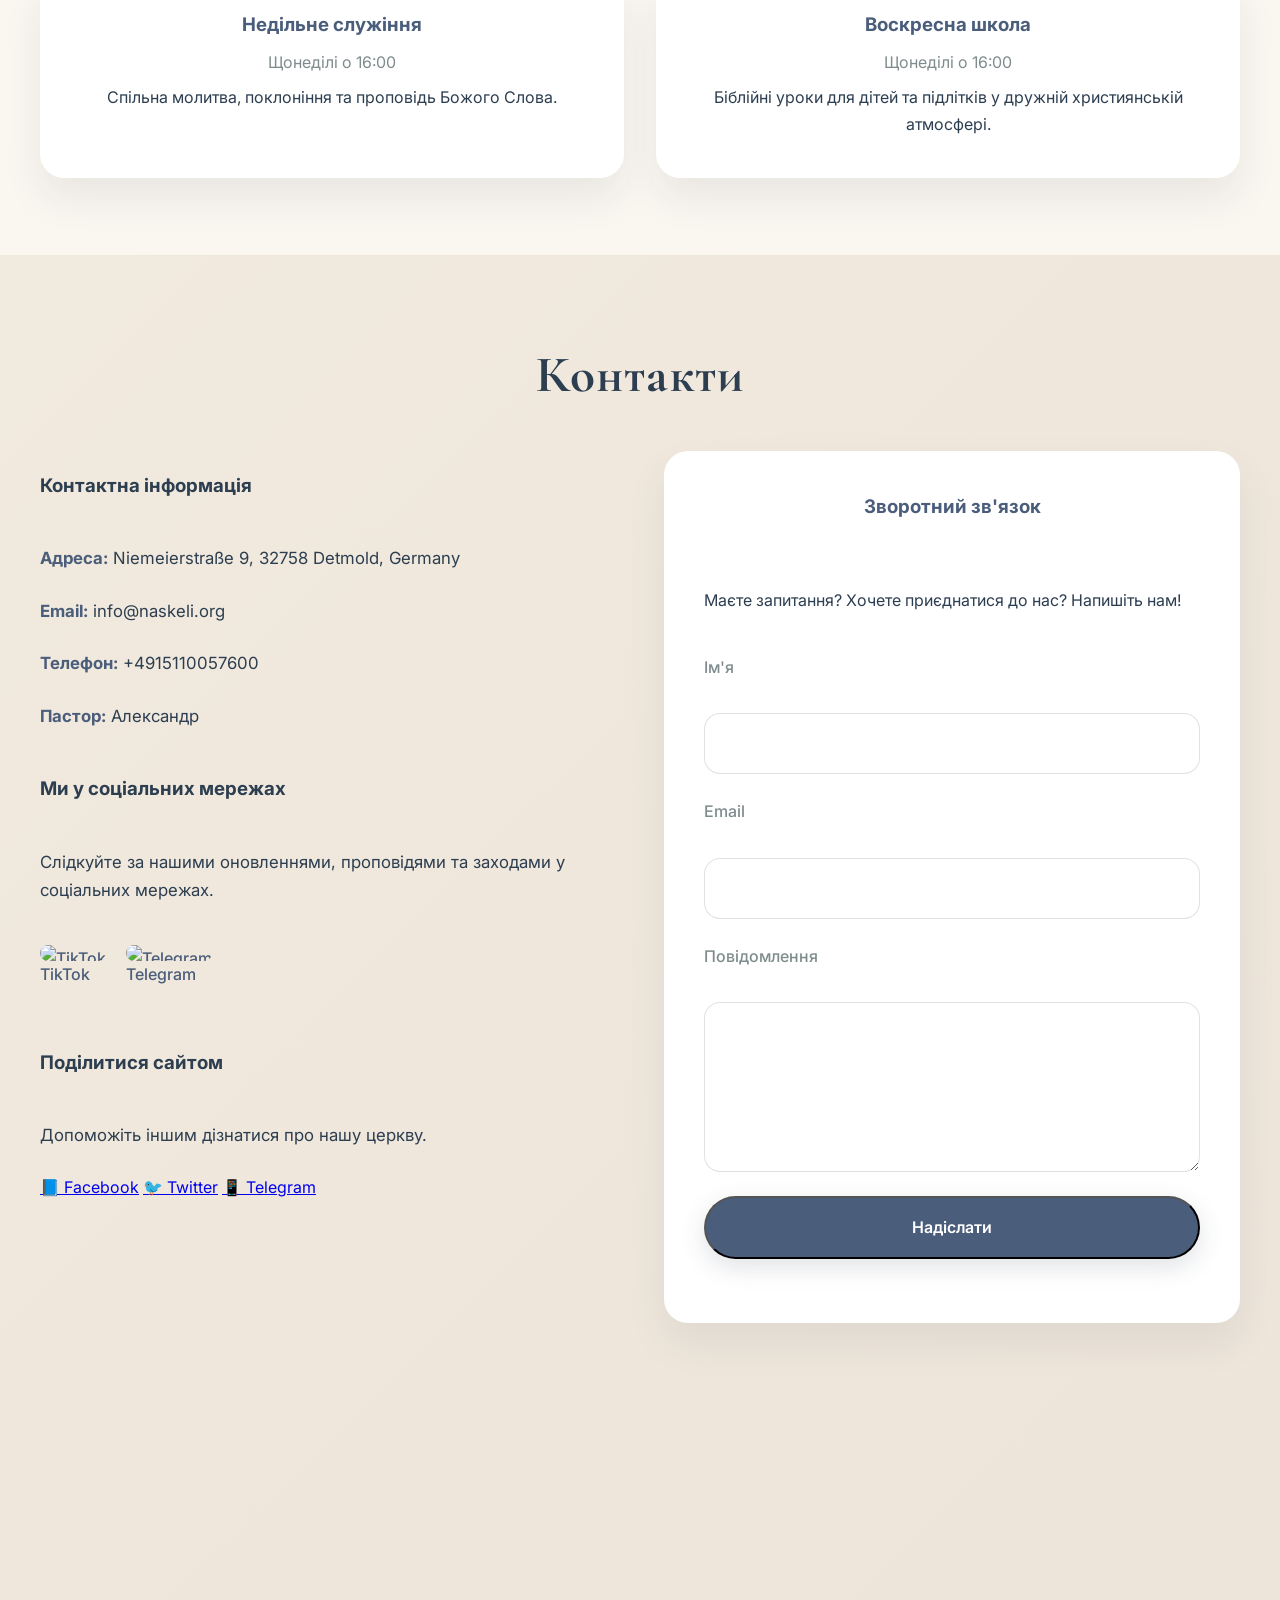
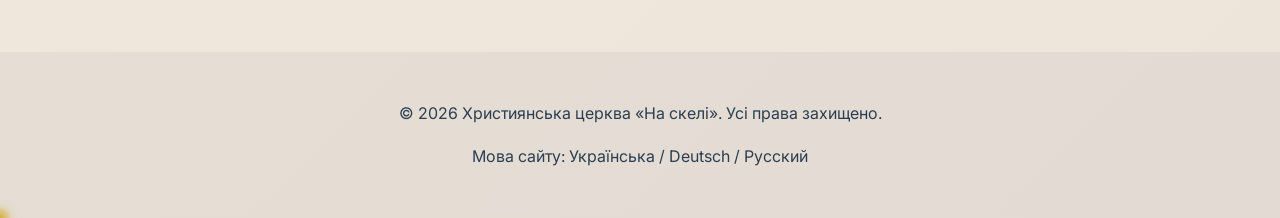
==== commit d87d55d5: "Add files via upload" ====
--- a/index.html
+++ b/index.html
@@ -36,6 +36,7 @@
           <a href="#about" data-i18n="navAbout">О нас</a>
           <a href="#services" data-i18n="navServices">Служения</a>
           <a href="#sermons" data-i18n="navSermons">Проповеди</a>
+          <a href="#testimonials" data-i18n="navTestimonials">Свидетельства</a>
           <a href="#contacts" data-i18n="navContacts">Контакты</a>
         </nav>
         <div class="lang-switch">
@@ -66,16 +67,16 @@
           <h2 class="section-title reveal" data-i18n="quotesTitle">Библейские цитаты</h2>
           <div class="quotes-grid">
             <article class="quote-card reveal">
-              <p data-i18n="quote1">«Господь — скала моя, и твердыня моя, и избавитель мой!»</p>
-              <span data-i18n="quote1Ref">Псалом 18:3</span>
+              <p>«Господь — скала моя, и твердыня моя, и избавитель мой!»</p>
+              <span>Псалом 18:3</span>
             </article>
             <article class="quote-card reveal">
-              <p data-i18n="quote2">«Придите ко Мне, все труждающиеся и обремененные, и Я успокою вас!»</p>
-              <span data-i18n="quote2Ref">Матфея 11:28</span>
+              <p>«Придите ко Мне, все труждающиеся и обремененные, и Я успокою вас!»</p>
+              <span>Матфея 11:28</span>
             </article>
             <article class="quote-card reveal">
-              <p data-i18n="quote3">«Иисус Христос вчера и сегодня и во веки Тот же!»</p>
-              <span data-i18n="quote3Ref">Евреям 13:8</span>
+              <p>«Иисус Христос вчера и сегодня и во веки Тот же!»</p>
+              <span>Евреям 13:8</span>
             </article>
           </div>
         </div>
@@ -119,58 +120,44 @@
               <h3 data-i18n="sermon1Title">Жизнь на твердой скале</h3>
               <p class="meta" data-i18n="sermon1Meta">14 апреля 2026</p>
               <p data-i18n="sermon1Desc">О том, как сохранять веру в испытаниях и доверять Богу в повседневной жизни. Учимся строить жизнь на непоколебимом фундаменте.</p>
-              <div class="video-wrap">
-                <iframe
-                  src="https://www.youtube.com/embed/8M6NfMSE8xQ"
-                  title="Проповедь: Жизнь на твердой скале"
-                  data-i18n-title="sermon1VideoTitle"
-                  loading="lazy"
-                  allowfullscreen
-                ></iframe>
-              </div>
             </article>
             <article class="sermon-card reveal">
               <h3 data-i18n="sermon2Title">Свет Христов во тьме</h3>
               <p class="meta" data-i18n="sermon2Meta">7 апреля 2026</p>
-              <p data-i18n="sermon2Desc">Вдохновение оставаться светом для мира, сохраняя мир и любовь в сердце. Как быть свидетелями Христа в современном мире.</p>
-              <div class="video-wrap">
-                <iframe
-                  src="https://www.youtube.com/embed/N5xL5P6oN7I"
-                  title="Проповедь: Свет Христов во тьме"
-                  data-i18n-title="sermon2VideoTitle"
-                  loading="lazy"
-                  allowfullscreen
-                ></iframe>
-              </div>
+              <p data-i18n="sermon2Desc">Вдохновение оставаться светом для мира, сохраняя мир и любовь в сердце. Как быть свидетелем Христа в современном мире.</p>
             </article>
             <article class="sermon-card reveal">
               <h3 data-i18n="sermon3Title">Любовь как путь</h3>
               <p class="meta" data-i18n="sermon3Meta">31 марта 2026</p>
               <p data-i18n="sermon3Desc">Исследование библейского понимания любви. Как любовь Бога меняет наши отношения и жизнь.</p>
-              <div class="video-wrap">
-                <iframe
-                  src="https://www.youtube.com/embed/dQw4w9WgXcQ"
-                  title="Проповедь: Любовь как путь"
-                  data-i18n-title="sermon3VideoTitle"
-                  loading="lazy"
-                  allowfullscreen
-                ></iframe>
-              </div>
             </article>
             <article class="sermon-card reveal">
               <h3 data-i18n="sermon4Title">Молитва и сила веры</h3>
               <p class="meta" data-i18n="sermon4Meta">24 марта 2026</p>
               <p data-i18n="sermon4Desc">Как молитва укрепляет нашу веру и помогает преодолевать трудности. Практические советы по развитию молитвенной жизни.</p>
-              <div class="video-wrap">
-                <iframe
-                  src="https://www.youtube.com/embed/jNQXAC9IVRw"
-                  title="Проповедь: Молитва и сила веры"
-                  data-i18n-title="sermon4VideoTitle"
-                  loading="lazy"
-                  allowfullscreen
-                ></iframe>
-              </div>
-            </article>
+            </article>
+          </div>
+        </div>
+      </section>
+
+      <section id="testimonials" class="section testimonials-section">
+        <div class="container">
+          <h2 class="section-title reveal" data-i18n="forumTitle">Свидетельства</h2>
+          <p class="section-intro reveal" data-i18n="forumIntro">Делитесь свидетельствами, молитвенными нуждами и поддерживайте друг друга.</p>
+          <div class="forum-grid">
+            <div class="forum-list reveal" id="forumList"></div>
+            <form class="contact-form reveal" id="forumForm">
+              <h3 data-i18n="forumFormTitle">Оставьте свое свидетельство</h3>
+              <p data-i18n="forumIntro">Делитесь свидетельствами, молитвенными нуждами и поддерживайте друг друга.</p>
+              <label for="forumAuthor" data-i18n="forumAuthorLabel">Имя</label>
+              <input id="forumAuthor" name="forumAuthor" type="text" required />
+              <label for="forumTopic" data-i18n="forumTopicLabel">Тема</label>
+              <input id="forumTopic" name="forumTopic" type="text" required />
+              <label for="forumMessage" data-i18n="forumMessageLabel">Сообщение</label>
+              <textarea id="forumMessage" name="forumMessage" rows="6" required></textarea>
+              <button type="submit" class="btn btn-primary" data-i18n="forumPostButton">Опубликовать</button>
+              <p class="form-note" id="forumNote" aria-live="polite"></p>
+            </form>
           </div>
         </div>
       </section>
--- a/styles.css
+++ b/styles.css
@@ -63,6 +63,15 @@
   letter-spacing: 0.02em;
 }
 
+.section-intro {
+  max-width: 760px;
+  margin: 0 auto 2rem;
+  color: var(--muted);
+  text-align: center;
+  font-size: 1.05rem;
+  line-height: 1.8;
+}
+
 .site-header {
   position: fixed;
   top: 0;
@@ -424,6 +433,48 @@
   color: var(--accent);
 }
 
+.forum-grid {
+  display: grid;
+  grid-template-columns: minmax(320px, 1.4fr) minmax(280px, 1fr);
+  gap: 2rem;
+  align-items: start;
+}
+
+.forum-list {
+  display: flex;
+  flex-direction: column;
+  gap: 1.5rem;
+}
+
+.forum-item {
+  background: var(--surface);
+  padding: 1.8rem;
+  border-radius: var(--radius-sm);
+  border: 1px solid rgba(44, 62, 80, 0.08);
+  box-shadow: var(--shadow);
+}
+
+.forum-item h3 {
+  margin: 0 0 0.75rem;
+  color: var(--accent);
+}
+
+.forum-meta {
+  margin: 0 0 1rem;
+  font-size: 0.95rem;
+  color: var(--muted);
+}
+
+.forum-empty {
+  margin: 0;
+  color: var(--muted);
+  font-style: italic;
+}
+
+.label-group {
+  margin-bottom: 0.25rem;
+}
+
 label {
   display: block;
   margin-bottom: 0.5rem;
@@ -511,7 +562,8 @@
 @media (max-width: 1024px) {
   .quotes-grid,
   .services-grid,
-  .sermons-grid {
+  .sermons-grid,
+  .forum-grid {
     grid-template-columns: 1fr;
   }
 
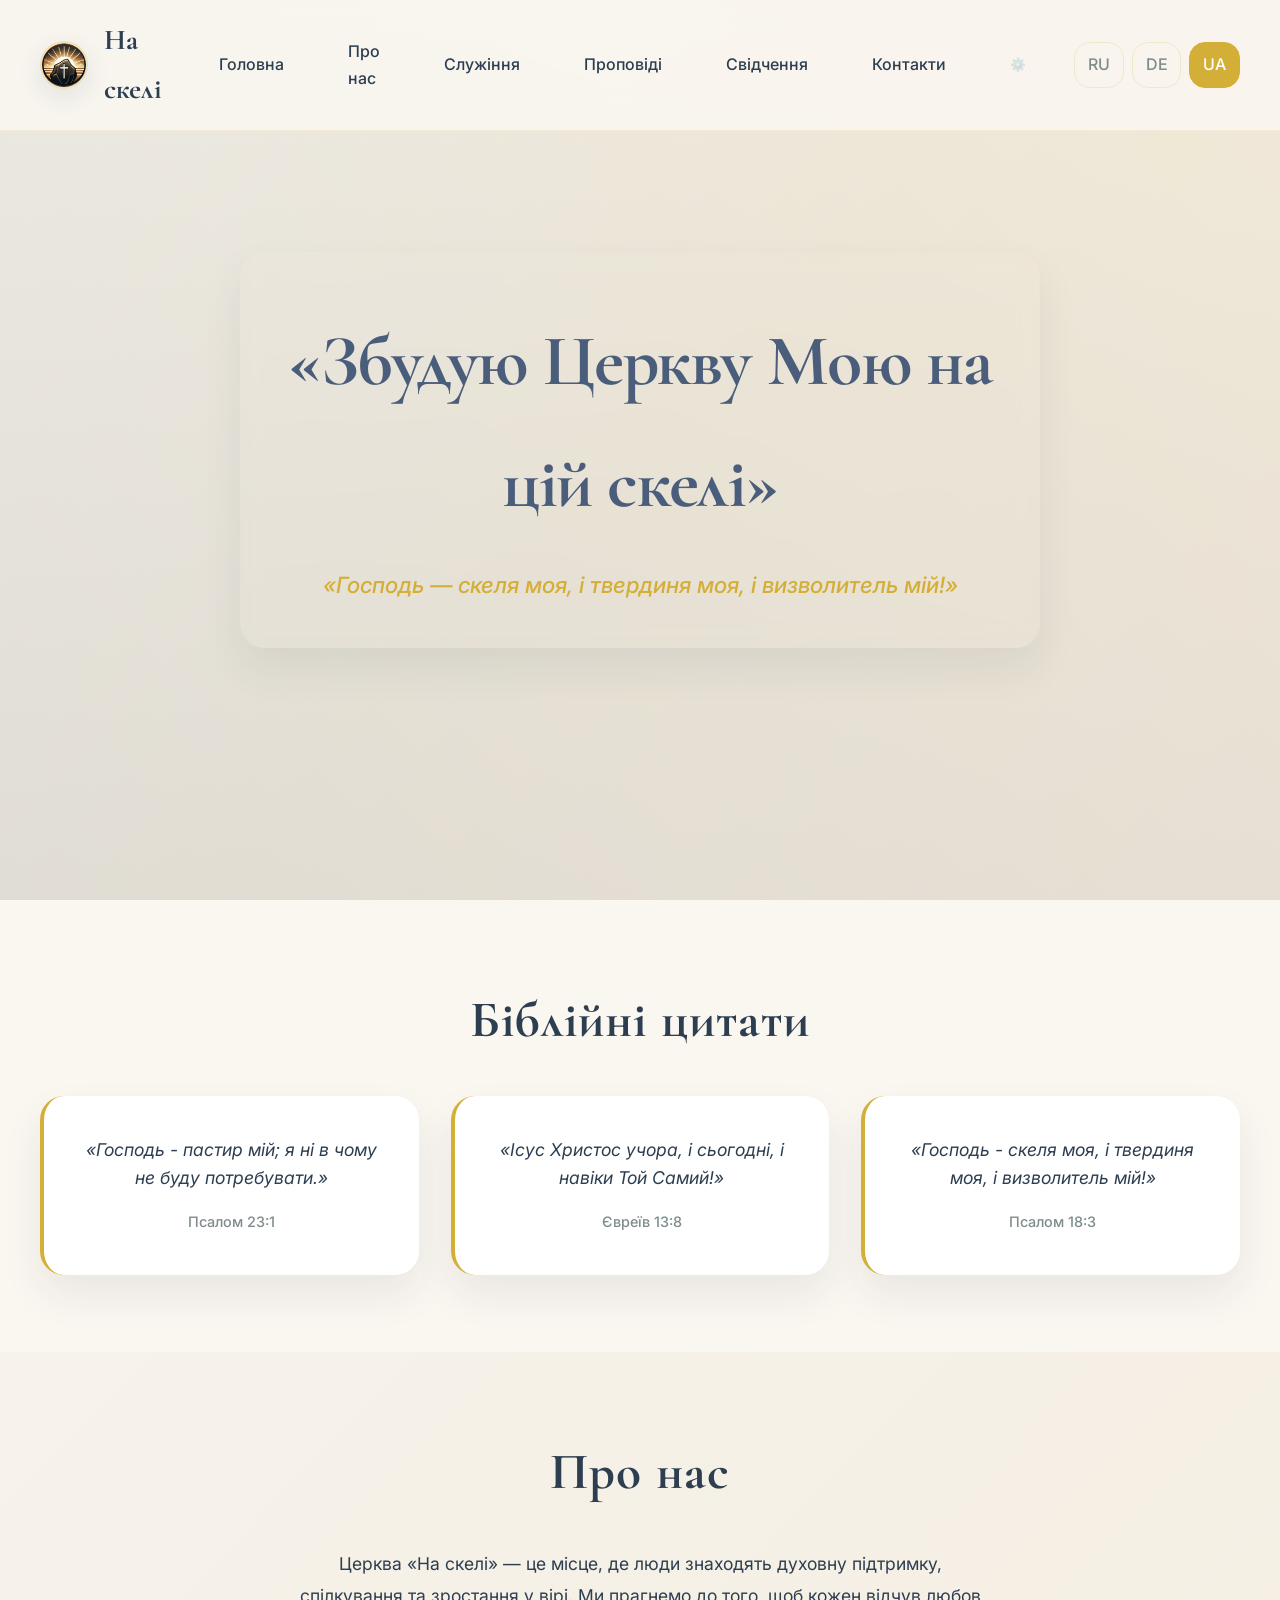
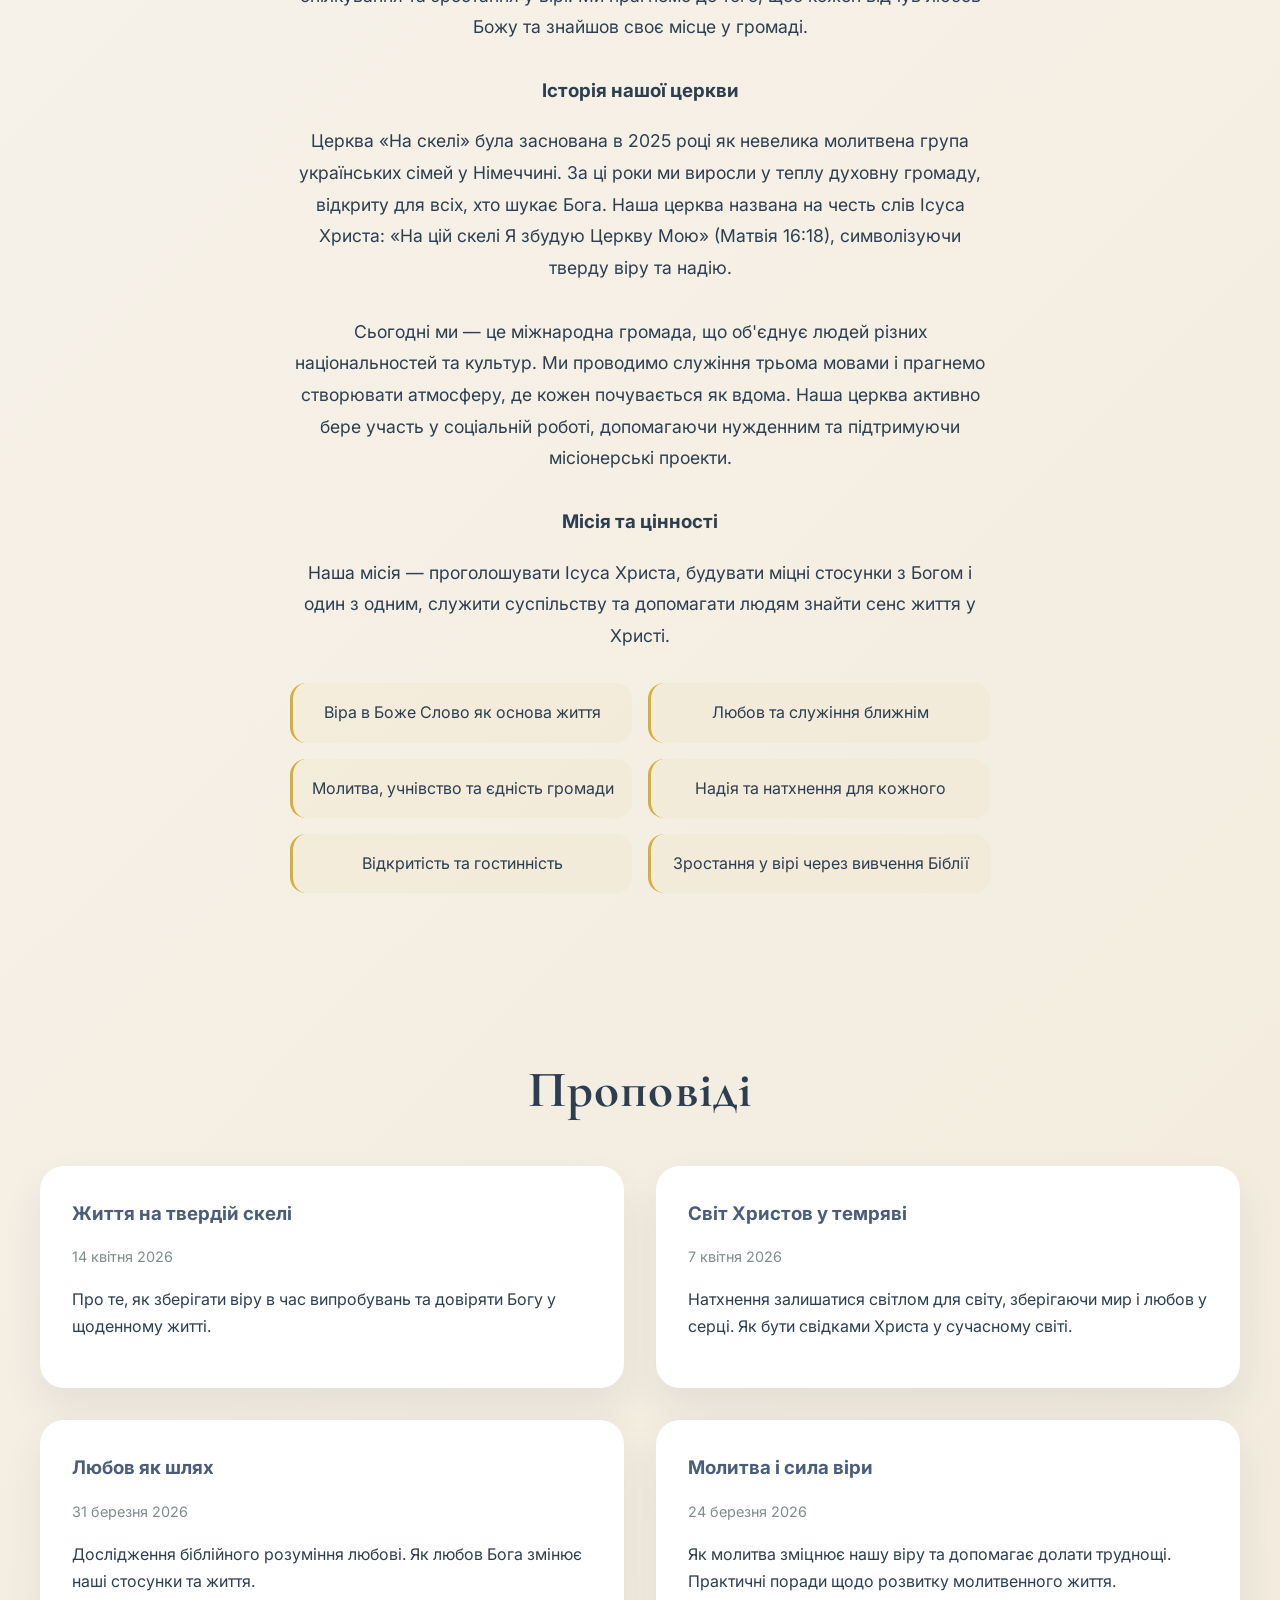
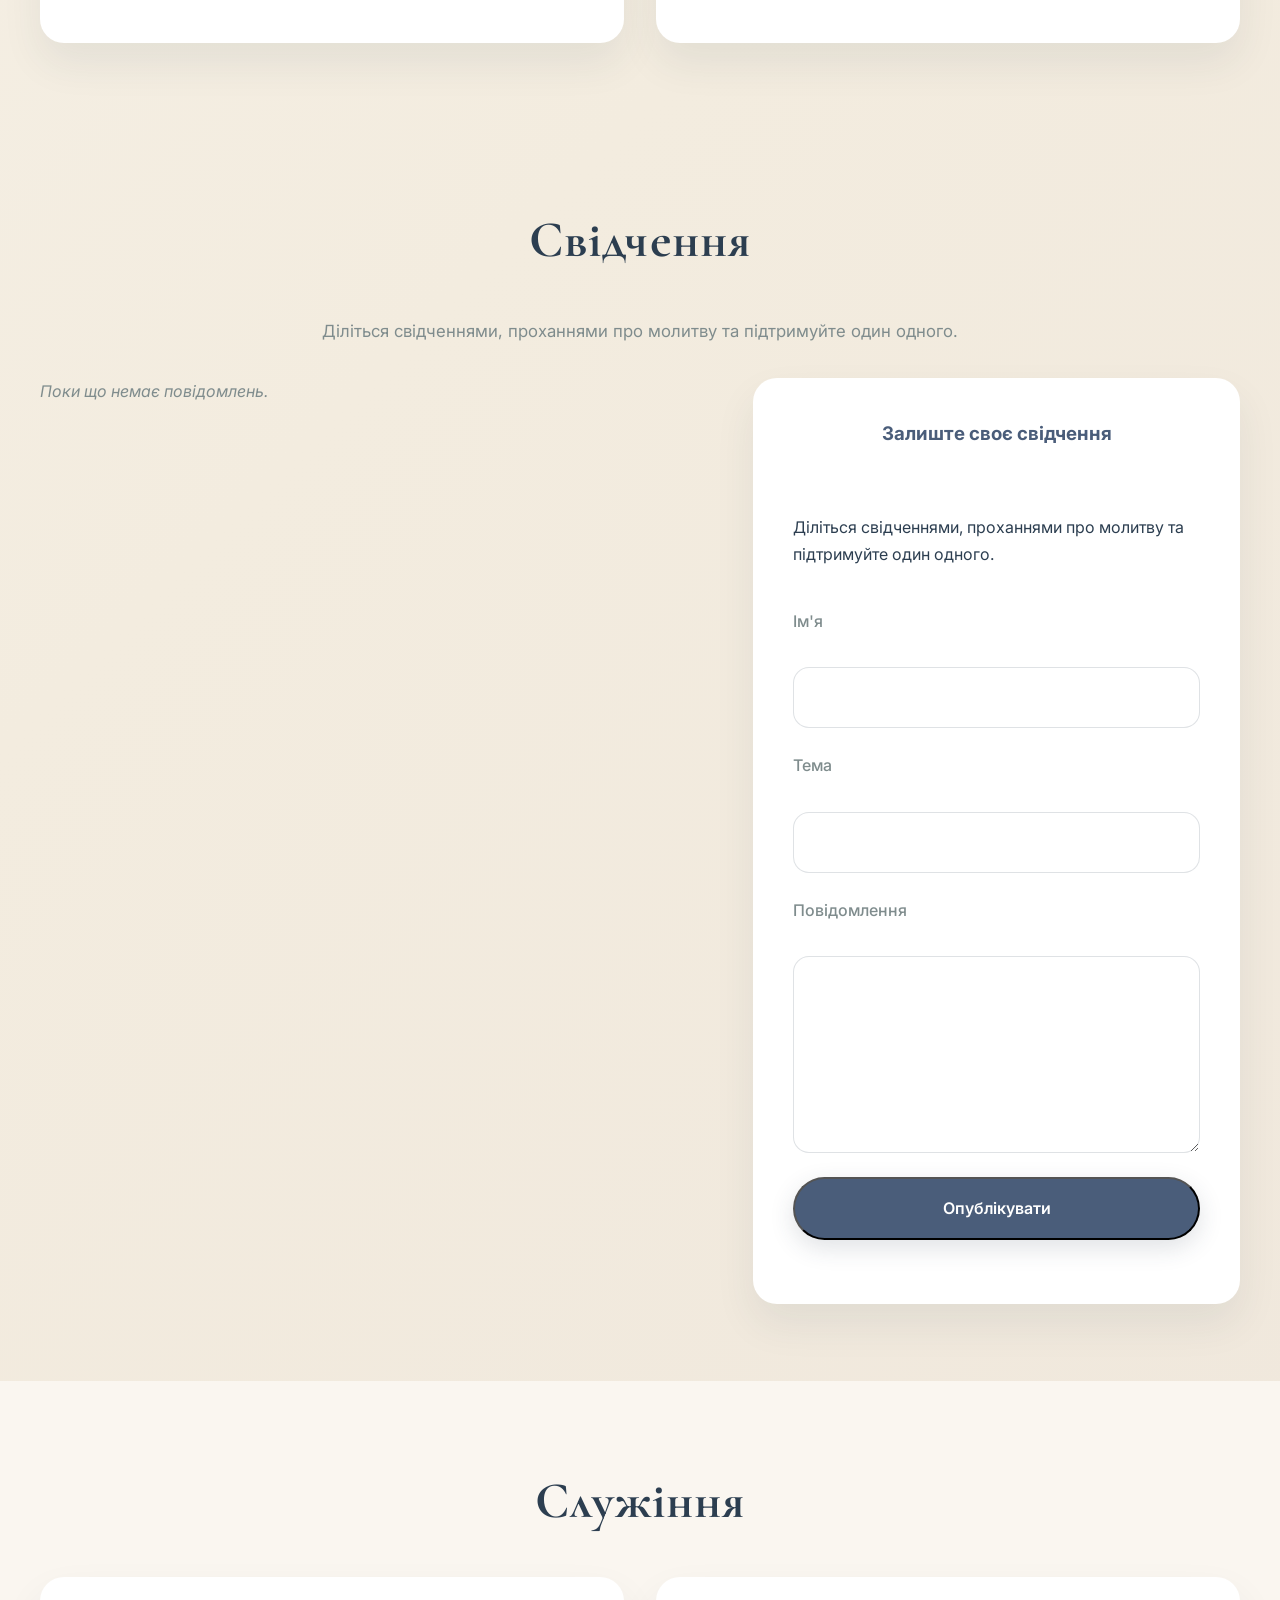
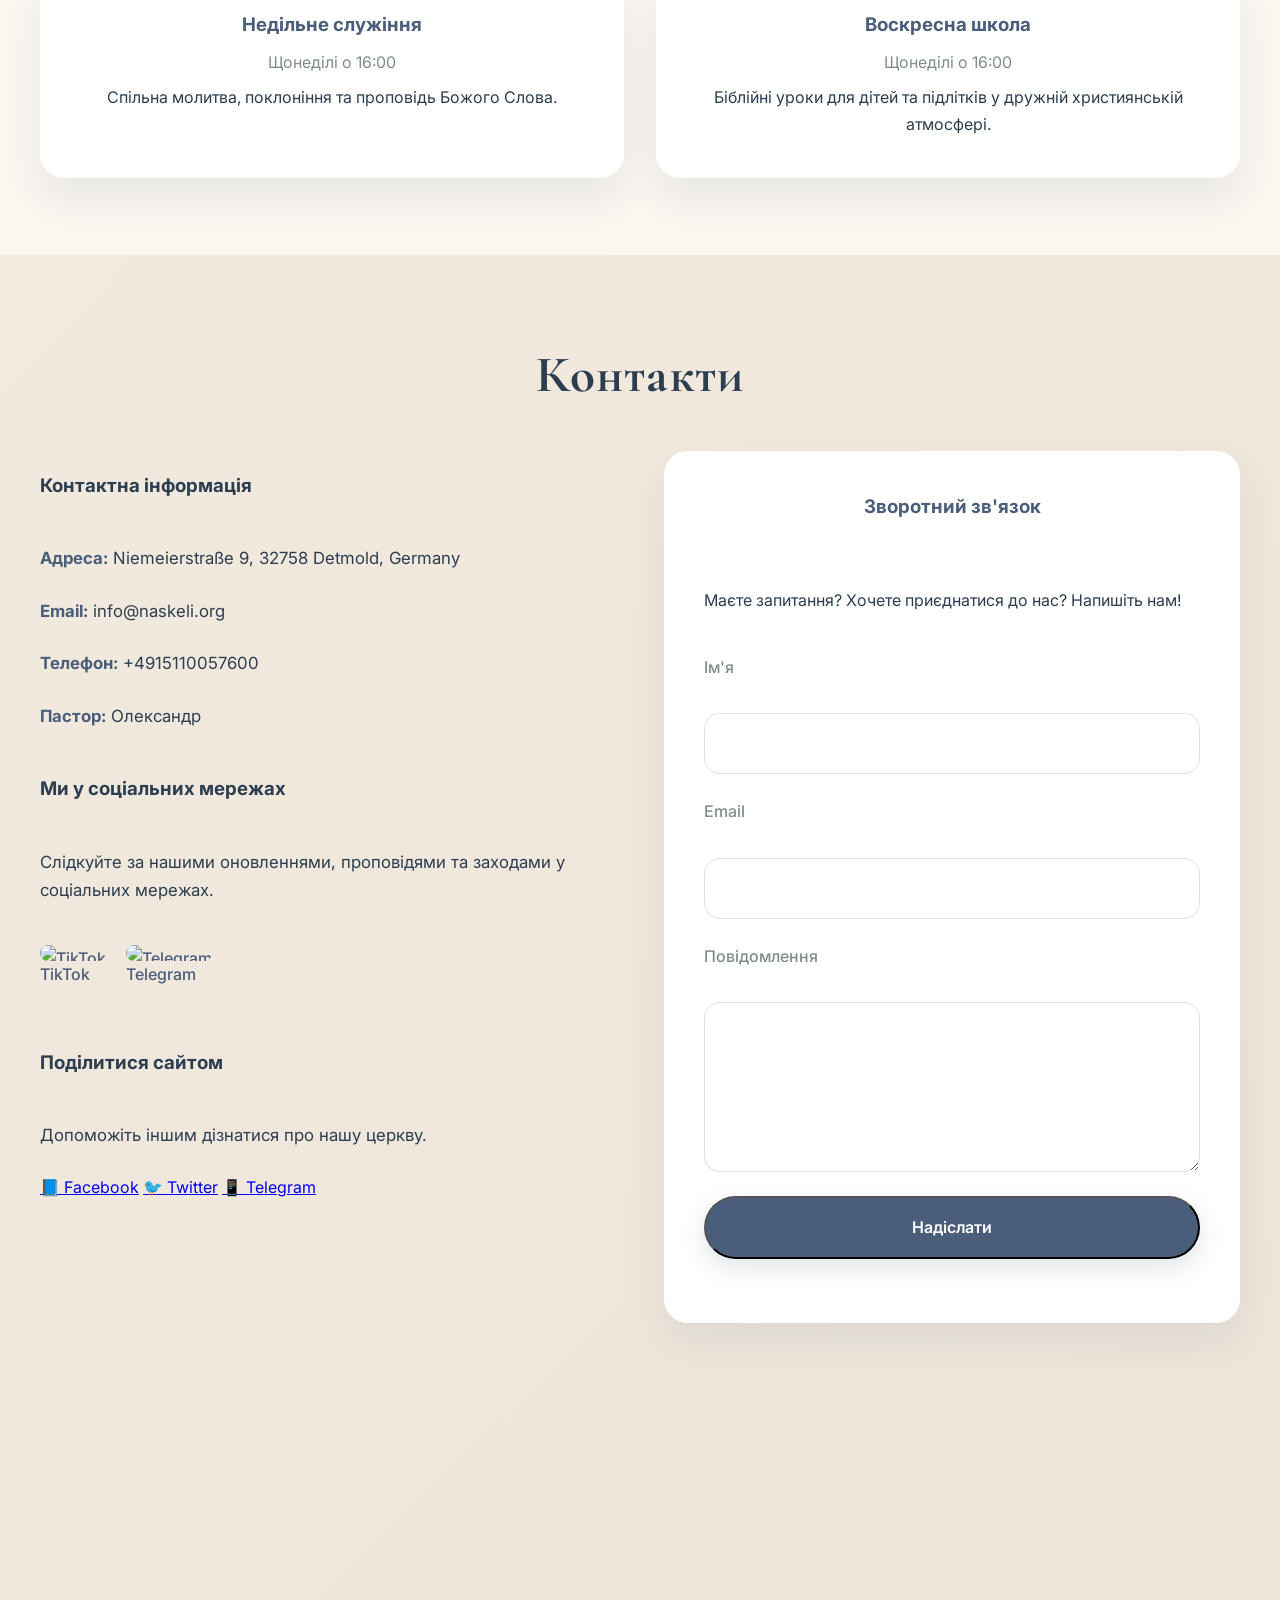
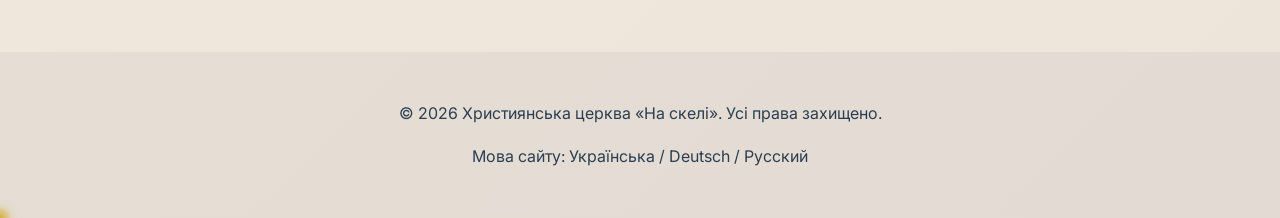
==== commit 8ab81f41: "Add files via upload" ====
--- a/index.html
+++ b/index.html
@@ -38,6 +38,8 @@
           <a href="#sermons" data-i18n="navSermons">Проповеди</a>
           <a href="#testimonials" data-i18n="navTestimonials">Свидетельства</a>
           <a href="#contacts" data-i18n="navContacts">Контакты</a>
+          <a href="admin.html" id="adminLink" style="display: none; color: var(--gold); font-weight: 600;">Админ</a>
+          <a href="admin.html" style="color: var(--gold); font-weight: 600; opacity: 0.3; font-size: 0.8em;">⚙️</a>
         </nav>
         <div class="lang-switch">
           <button type="button" class="lang-btn" data-lang="ru">RU</button>
@@ -188,10 +190,10 @@
           <div class="contacts-grid">
             <div class="contact-info reveal">
               <h3 data-i18n="contactInfoTitle">Контактная информация</h3>
-              <p><strong data-i18n="addressLabel">Адрес:</strong> Niemeierstraße 9, 32758 Detmold, Germany</p>
-              <p><strong data-i18n="emailLabel">Email:</strong> info@naskeli.org</p>
-              <p><strong data-i18n="phoneLabel">Телефон:</strong> +4915110057600</p>
-              <p><strong data-i18n="pastorLabel">Пастор:</strong> Александр</p>
+              <p><strong data-i18n="addressLabel">Адрес:</strong> <span data-i18n="contactAddress">Niemeierstraße 9, 32758 Detmold, Germany</span></p>
+              <p><strong data-i18n="emailLabel">Email:</strong> <span data-i18n="contactEmail">info@naskeli.org</span></p>
+              <p><strong data-i18n="phoneLabel">Телефон:</strong> <span data-i18n="contactPhone">+4915110057600</span></p>
+              <p><strong data-i18n="pastorLabel">Пастор:</strong> <span data-i18n="contactPastor">Александр</span></p>
 
               <h3 data-i18n="socialTitle">Мы в социальных сетях</h3>
               <p data-i18n="socialDesc">Следите за нашими обновлениями, проповедями и мероприятиями в социальных сетях.</p>
